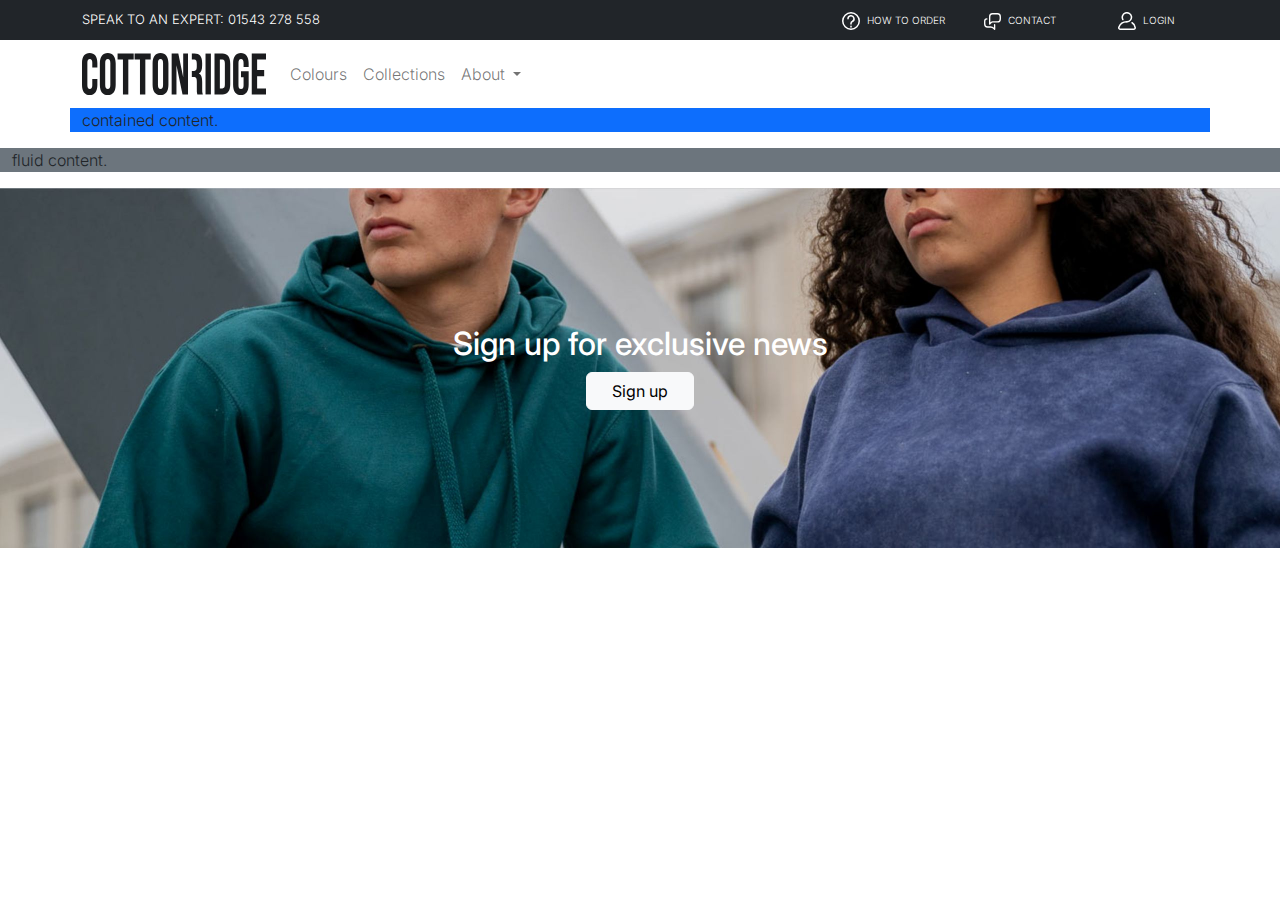
==== index.html @ 62a6427a "initial commit" ====
<!DOCTYPE html>
<html lang="en">
<head>
  <meta charset="UTF-8">
  <meta name="viewport" content="width=device-width, initial-scale=1.0">
  <meta http-equiv="X-UA-Compatible" content="ie=edge">
  <title>Cottonridge - homepage-v1-New-Colours-02</title>

  <!-- Bootstrap CSS (Bootstrap 5) -->
  <link href="bs5/css/bootstrap.min.css" rel="stylesheet">

  <link rel="preconnect" href="https://fonts.googleapis.com">
  <link rel="preconnect" href="https://fonts.gstatic.com" crossorigin>
  <link href="https://fonts.googleapis.com/css2?family=Inter:ital,opsz,wght@0,14..32,100..900;1,14..32,100..900&display=swap" rel="stylesheet">

  <!-- custom styles -->
  <link href="assets/styles.css" rel="stylesheet">

  <!-- custom js -->
  <script src="assets/app-dist.js"></script>

</head>
<body>

<div class="container-fluid container-topbar bg-dark text-white">
    <div class="container">
        <div class="row">
          <div class="col-sm-12 col-md-8 text-center text-md-start">SPEAK TO AN EXPERT: 01543 278 558</div>
          <div class="col-sm-12 col-md-4">
            <div class="row">
              <div class="col-4 text-center text-nowrap">
                <a href="#"><img class="ico me-1" alt="How to order" src="assets/images/ico-question.svg"/>
                HOW TO ORDER</a>
              </div>
              <div class="col-4 text-center text-nowrap">
                <a href="#"><img class="ico me-1" alt="Contact" src="assets/images/ico-contact.svg"/>
                CONTACT</a>
              </div>
              <div class="col-4 text-center text-nowrap">
                <a href="#"><img class="ico me-1" alt="Login" src="assets/images/ico-login.svg"/>
                LOGIN</a>
              </div>
            </div>
        </div>
    </div>
  </div>
</div>

<!-- Navbar -->
  <nav class="navbar navbar-expand-lg">
    <div class="container">
      <a class="navbar-brand" href="#home"><img class="logo" alt="Cottonridge" src="assets/images/logo.svg"/></a>
      <button class="navbar-toggler" type="button" data-bs-toggle="collapse" data-bs-target="#navbarNav" aria-controls="navbarNav" aria-expanded="false" aria-label="Toggle navigation">
        <span class="navbar-toggler-icon"></span>
      </button>
      <div class="collapse navbar-collapse" id="navbarNav">
        <ul class="navbar-nav">
          <li class="nav-item dropdown">
            <a class="nav-link" href="#" id="megaMenuDropdown" role="button" data-bs-toggle="dropdown" aria-expanded="false">
              Colours
            </a>
          </li>
          <li class="nav-item dropdown">
            <a class="nav-link" href="#" id="megaMenuDropdown" role="button" data-bs-toggle="dropdown" aria-expanded="false">
              Collections
            </a>
          </li>
          <!-- Mega Menu Dropdown -->
          <li class="nav-item dropdown">
            <a class="nav-link dropdown-toggle" href="#" id="megaMenuDropdown" role="button" data-bs-toggle="dropdown" aria-expanded="false">
              About
            </a>
            <div class="dropdown-menu p-4 mega-menu">
              <div class="container-fluid">
                <div class="row">
                  <!-- Column 1 -->
                  <div class="col-md-3">

                  </div>
                  <!-- Column 2 -->
                  <div class="col-md-3">

                  </div>
                  <!-- Column 3 -->
                  <div class="col-md-3">
                    <ul class="list-unstyled">
                      <li><a class="dropdown-item" href="#">About</a></li>
                      <li><a class="dropdown-item" href="#">Sustainability and Ethics</a></li>
                      <li><a class="dropdown-item" href="#">Community</a></li>
                    </ul>
                  </div>
                  <!-- Column 4 -->
                  <div class="col-md-3">
                    <ul class="list-unstyled">
                      <li><img src="assets/images/mm-img-1.jpg"/></li>
                    </ul>
                  </div>
                </div>
              </div>
            </div>
          </li>
        </ul>
      </div>
    </div>
  </nav>
  <!-- End Navbar -->


  <!-- Your content goes here -->



    <div class="container bg-primary">
      <p>contained content.</p>
    </div>

    <div class="container-fluid bg-secondary">
      <p>fluid content.</p>
    </div>

    <!-- Your content ends here -->



  <div class="container-fluid container-footer-c2a d-flex flex-column justify-content-center align-items-center">
    <h2 class="d-block mb-2">Sign up for exclusive news</h2>
    <button type="button" class="btn btn-light btn-wide">Sign up</button>
  </div>

  <!-- Bootstrap JS with Popper (for dropdowns, modals, tooltips, etc.) -->
  <script src="https://cdn.jsdelivr.net/npm/@popperjs/core@2.11.6/dist/umd/popper.min.js"></script>
  <script src="bs5/js/bootstrap.min.js"></script>
</body>
</html>
---- assets/styles.css ----
/*top lvel*/
body {
  font-family: "Inter", sans-serif;
  font-optical-sizing: auto;
  font-weight: 300;
  font-style: normal;
}

/*header*/
.container-topbar {
  padding: 10px;
  font-size: 13px;
}

.ico {
  max-width: 18px;
}

.container-topbar a {
  color: #fff;
  text-decoration: none;
  font-size: 10px;
}

/*custom helper*/
.btn-wide {
  padding-left: 25px;
  padding-right: 25px;
}

/*mega menu*/
.dropdown-menu.mega-menu {
  left: 0; /* Align dropdown to the left */
  right: 0; /* Stretch dropdown to the right */
  width: 100vw; /* Full viewport width */
  padding: 1rem; /* Optional padding */
  top: 100%; /* Position below the nav */
}

.mega-menu-content {
  padding: 1rem; /* Add some padding to the inner content */
}

.mega-menu-content img {
  width: 100%; /* keep all images full width */
}

/*keeps mm dropdown relative to left of viewport not the dropdown nav item*/
.nav-item.dropdown {
  position: static;
}

/*footer*/
.container-footer-c2a {
  min-height: 360px;
  background: url(/assets/images/bg-footer-c2a.jpg) no-repeat center center;
  background-size: cover;
}
.container-footer-c2a h1, .container-footer-c2a h2, .container-footer-c2a h3, .container-footer-c2a h4, .container-footer-c2a h5 {
  color: #fff;
}
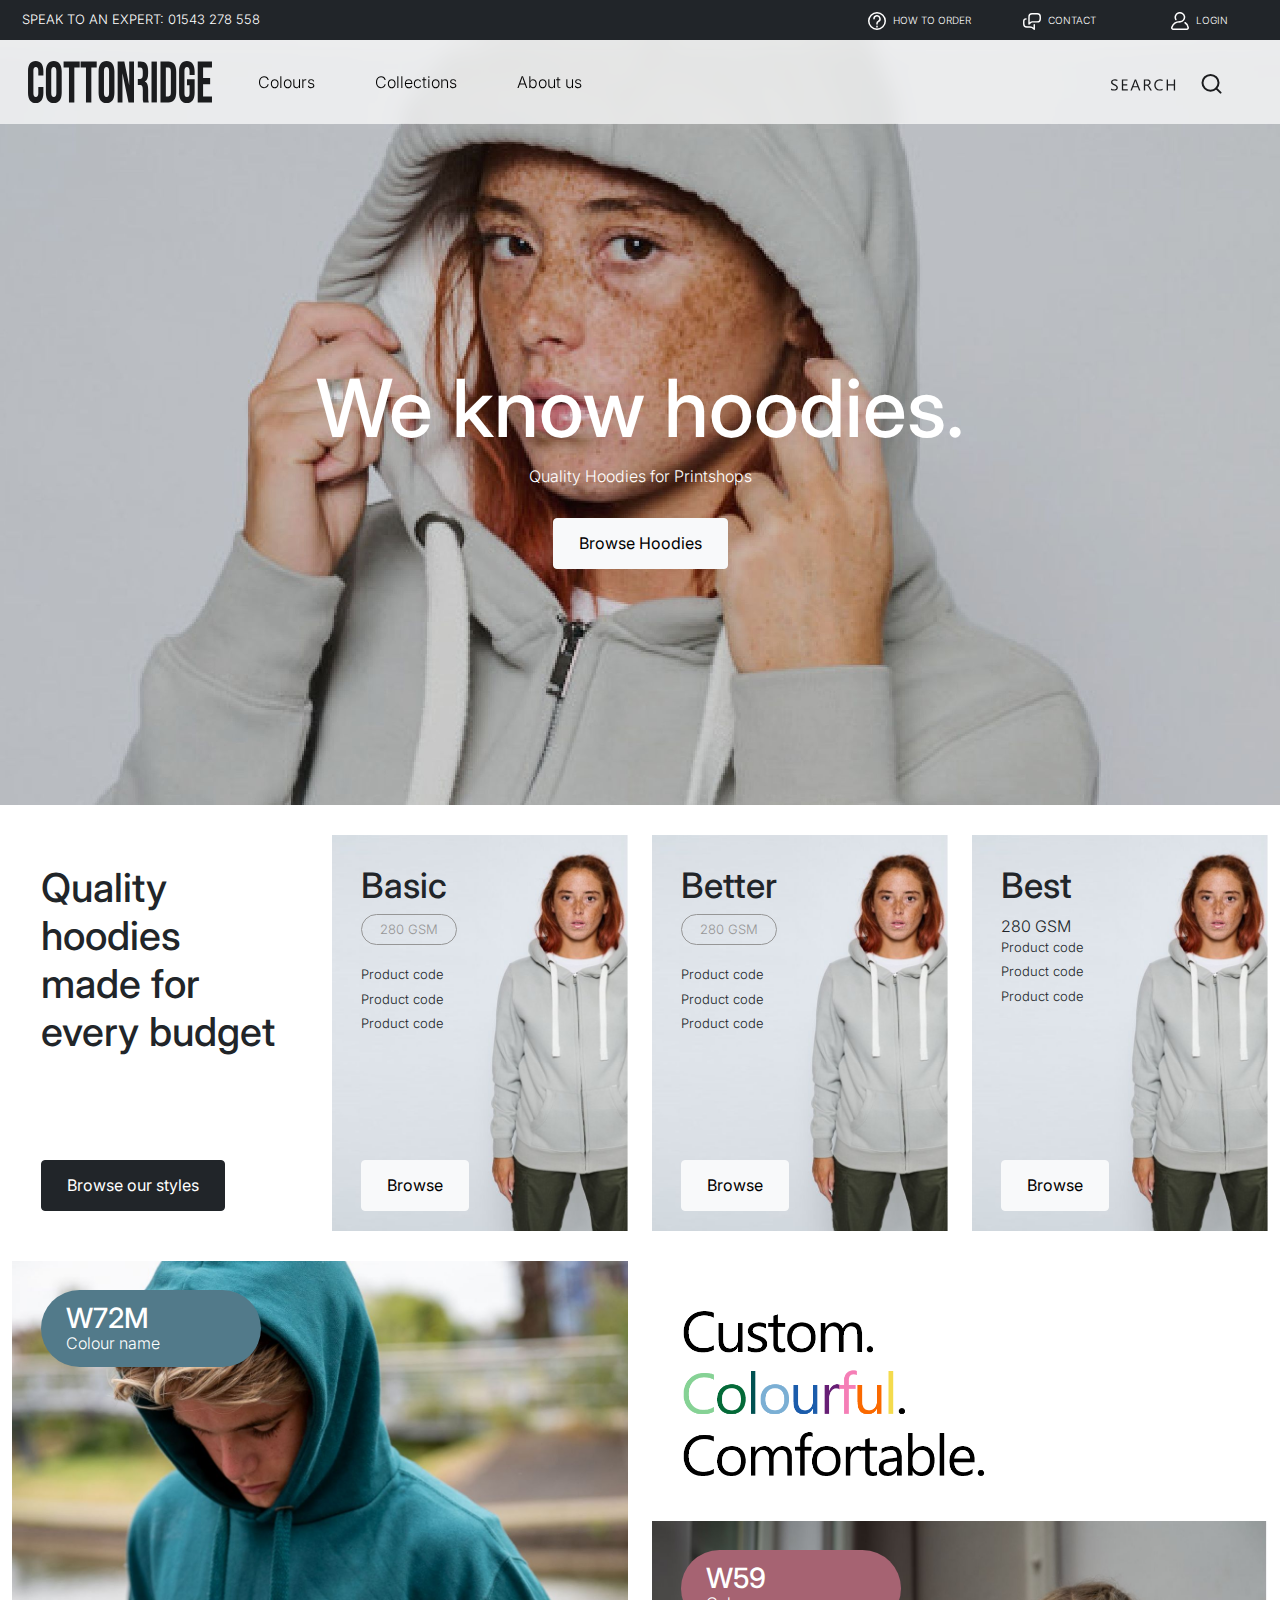
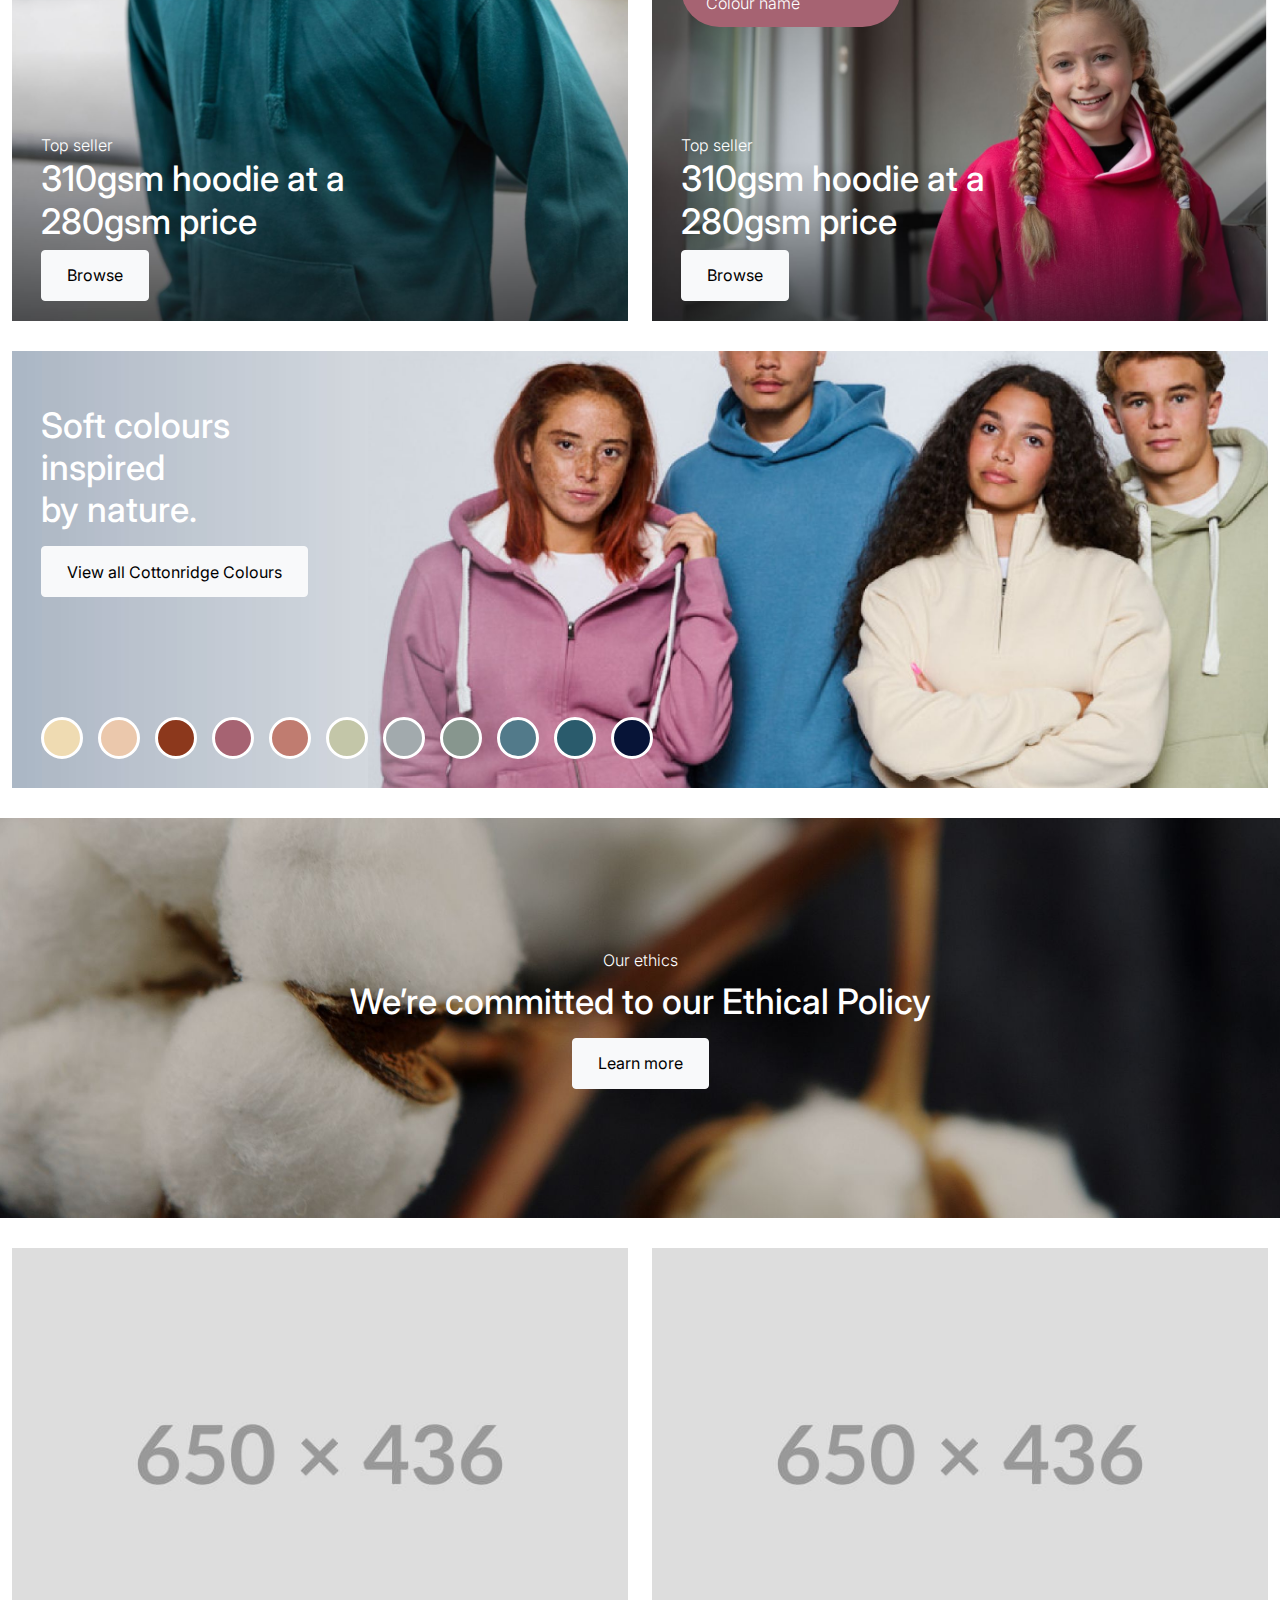
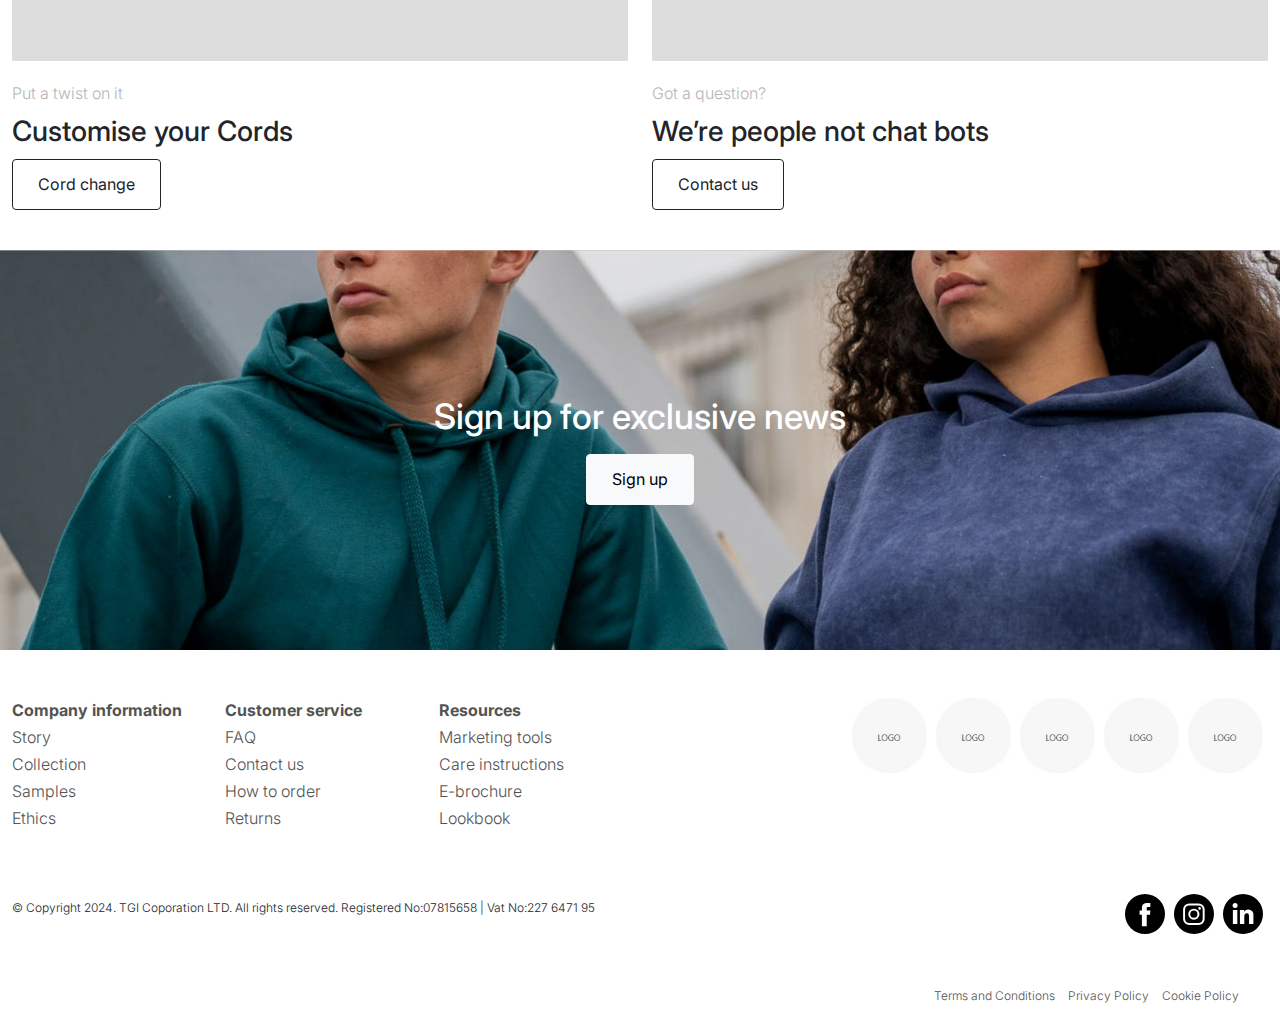
==== commit 161d6100: "updates 20/9/24" ====
--- a/index.html
+++ b/index.html
@@ -16,8 +16,7 @@
   <!-- custom styles -->
   <link href="assets/styles.css" rel="stylesheet">
 
-  <!-- custom js -->
-  <script src="assets/app-dist.js"></script>
+
 
 </head>
 <body>
@@ -47,7 +46,7 @@
 </div>
 
 <!-- Navbar -->
-  <nav class="navbar navbar-expand-lg">
+  <nav class="navbar navbar-expand-lg p-3">
     <div class="container">
       <a class="navbar-brand" href="#home"><img class="logo" alt="Cottonridge" src="assets/images/logo.svg"/></a>
       <button class="navbar-toggler" type="button" data-bs-toggle="collapse" data-bs-target="#navbarNav" aria-controls="navbarNav" aria-expanded="false" aria-label="Toggle navigation">
@@ -68,7 +67,7 @@
           <!-- Mega Menu Dropdown -->
           <li class="nav-item dropdown">
             <a class="nav-link dropdown-toggle" href="#" id="megaMenuDropdown" role="button" data-bs-toggle="dropdown" aria-expanded="false">
-              About
+              About us
             </a>
             <div class="dropdown-menu p-4 mega-menu">
               <div class="container-fluid">
@@ -99,6 +98,9 @@
               </div>
             </div>
           </li>
+          <li class="search">
+              <a class="nav-link" href="#"><img src="assets/images/search.svg"/></a>
+          </li>
         </ul>
       </div>
     </div>
@@ -106,29 +108,220 @@
   <!-- End Navbar -->
 
 
-  <!-- Your content goes here -->
-
-
-
-    <div class="container bg-primary">
-      <p>contained content.</p>
-    </div>
-
-    <div class="container-fluid bg-secondary">
-      <p>fluid content.</p>
-    </div>
-
-    <!-- Your content ends here -->
-
-
-
-  <div class="container-fluid container-footer-c2a d-flex flex-column justify-content-center align-items-center">
-    <h2 class="d-block mb-2">Sign up for exclusive news</h2>
-    <button type="button" class="btn btn-light btn-wide">Sign up</button>
-  </div>
+    <!-- Your page content goes here -->
+
+    <div class="container-fluid cover-block light-content container-cover--home d-flex flex-column justify-content-center align-items-center">
+      <h1 class="large-header-md">We know hoodies.</h1>
+      <p class="mb-30px">Quality Hoodies for Printshops</p>
+      <button type="button" class="btn btn-light btn-wide">Browse Hoodies</button>
+    </div>
+
+
+    <div class="container container-4-col block-content">
+      <div class="row row-4-col g-4">
+        <div class="col-sm-12 col-md-6 col-lg-3">
+          <div class="inner height-100 pr p-4">
+            <h2 class="h1 mb-2">Quality hoodies made for every budget</h2>
+            <a class="btn btn-dark btn-wide">Browse our styles</a>
+          </div>
+        </div>
+        <div class="col-sm-12 col-md-6 col-lg-3">
+          <div class="inner p-4 bg1 bg-tr bg-no-r bg-cover height-100 pr">
+            <h2>Basic</h2>
+            <div class="pill-outline">280 GSM</div>
+            <p>Product code</p>
+            <p>Product code</p>
+            <p>Product code</p>
+            <a class="btn btn-light btn-wide">Browse</a>
+          </div>
+        </div>
+        <div class="col-sm-12 col-md-6 col-lg-3">
+          <div class="inner p-4 bg1 bg-tr bg-no-r bg-cover height-100 pr">
+            <h2>Better</h2>
+            <div class="pill-outline">280 GSM</div>
+            <p>Product code</p>
+            <p>Product code</p>
+            <p>Product code</p>
+            <a class="btn btn-light btn-wide">Browse</a>
+          </div>
+        </div>
+        <div class="col-sm-12 col-md-6 col-lg-3">
+          <div class="inner p-4 bg1 bg-tr bg-no-r bg-cover height-100 pr">
+            <h2>Best</h2>
+            <div class="pill">280 GSM</div>
+            <p>Product code</p>
+            <p>Product code</p>
+            <p>Product code</p>
+            <a class="btn btn-light btn-wide">Browse</a>
+          </div>
+        </div>
+      </div>
+
+  </div>
+
+
+
+  <div class="container container-2-col block-content">
+    <div class="row g-4">
+      <div class="col-sm-12 col-lg-6">
+        <div class="inner p-4 bg2 bg-cc bg-no-r bg-cover pr light-content  min-height-400px  height-100">
+          <div class="pill-solid bg-color-9">
+            <h3>W72M</h3>
+            <p>Colour name</p>
+          </div>
+          <div class="bottom">
+            <p class="mb-0">Top seller</p>
+            <h2 class="max-width-380px">310gsm hoodie at a 280gsm price</h2>
+            <a class="btn btn-light btn-wide">Browse</a>
+          </div>
+        </div>
+      </div>
+      <div class="col-sm-12 col-lg-6">
+        <div class="inner p-4 pr">
+          <img style="max-width: 310px;" alt="Custom. Colourful. Comfortable" src="assets/images/custom-colourful-comfortable.png"/>
+        </div>
+        <div class="inner p-4 bg3 bg-cc bg-no-r bg-cover pr light-content min-height-400px">
+          <div class="pill-solid bg-color-4">
+            <h3>W59</h3>
+            <p>Colour name</p>
+          </div>
+          <div class="bottom">
+            <p class="mb-0">Top seller</p>
+            <h2 class="max-width-380px">310gsm hoodie at a 280gsm price</h2>
+            <a class="btn btn-light btn-wide">Browse</a>
+          </div>
+        </div>
+      </div>
+    </div>
+  </div>
+
+
+  <div class="container container-1-col block-content light-content">
+    <div class="row g-4">
+      <div class="col-sm-12">
+        <div class="inner p-4 bg4 bg-cc bg-no-r bg-cover">
+        <h2 class="mt-4 mb-3">Soft colours<br/>
+          inspired<br/>
+          by nature.</h2>
+          <a class="btn btn-light btn-wide">View all Cottonridge Colours</a>
+          <div class="pallette d-flex flex-row">
+            <a href="#" data-bs-toggle="tooltip" data-bs-placement="top" customClass="tooltip-white" title="Color 1" class="colour-option bg-color-1"></a>
+            <a href="#" data-bs-toggle="tooltip" data-bs-placement="top" customClass="tooltip-white" title="Color 2" class="colour-option bg-color-2"></a>
+            <a href="#" data-bs-toggle="tooltip" data-bs-placement="top" customClass="tooltip-white" title="Color 3" class="colour-option bg-color-3"></a>
+            <a href="#" data-bs-toggle="tooltip" data-bs-placement="top" customClass="tooltip-white" title="Color 4" class="colour-option bg-color-4"></a>
+            <a href="#" data-bs-toggle="tooltip" data-bs-placement="top" customClass="tooltip-white" title="Color 5" class="colour-option bg-color-5"></a>
+            <a href="#" data-bs-toggle="tooltip" data-bs-placement="top" customClass="tooltip-white" title="Color 6" class="colour-option bg-color-6"></a>
+            <a href="#" data-bs-toggle="tooltip" data-bs-placement="top" customClass="tooltip-white" title="Color 7" class="colour-option bg-color-7"></a>
+            <a href="#" data-bs-toggle="tooltip" data-bs-placement="top" customClass="tooltip-white" title="Color 8" class="colour-option bg-color-8"></a>
+            <a href="#" data-bs-toggle="tooltip" data-bs-placement="top" customClass="tooltip-white" title="Color 9" class="colour-option bg-color-9"></a>
+            <a href="#" data-bs-toggle="tooltip" data-bs-placement="top" customClass="tooltip-white" title="Color 10" class="colour-option bg-color-10"></a>
+            <a href="#" data-bs-toggle="tooltip" data-bs-placement="top" customClass="tooltip-white" title="Color 11" class="colour-option bg-color-11"></a>
+          </div>
+        </div>
+      </div>
+    </div>
+  </div>
+
+  <div class="container-fluid light-content bg5 bg-cc bg-no-r bg-cover min-height-400px d-flex flex-column justify-content-center align-items-center mt-30px">
+    <p class="d-block mb-2">Our ethics</p>
+    <h2 class="d-block mb-3">We’re committed to our Ethical Policy</h2>
+    <a class="btn btn-light btn-wide">Learn more</a>
+  </div>
+
+
+  <div class="container container-2-col block-content">
+    <div class="row g-4">
+      <div class="col-sm-12 col-lg-6">
+          <img src="assets/images/650x436.jpg"/>
+          <div class="mt-20px mb-40px">
+            <p class="light-grey mb-10px">Put a twist on it</p>
+            <h3 class="mb-10px">Customise your Cords</h3>
+            <a href="#" class="btn btn-outline-dark btn-wide">Cord change</a>
+          </div>
+      </div>
+      <div class="col-sm-12 col-lg-6">
+          <img src="assets/images/650x436.jpg"/>
+          <div class="mt-20px mb-40px">
+            <p class="light-grey mb-10px">Got a question?</p>
+            <h3 class="mb-10px">We’re people not chat bots</h3>
+            <a href="#" class="btn btn-outline-dark btn-wide">Contact us</a>
+          </div>
+      </div>
+    </div>
+  </div>
+
+
+    <!-- Your page content ends here -->
+
+    <!-- Start footer -->
+
+
+  <div class="container-fluid container-footer-c2a min-height-400px d-flex flex-column justify-content-center align-items-center">
+    <h2 class="d-block mb-3">Sign up for exclusive news</h2>
+    <a class="btn btn-light btn-wide">Sign up</a>
+  </div>
+
+  <div class="container container-footer mt-5">
+    <div class="row">
+      <div class="col-sm-12 col-md-2">
+        <ul class="list-unstyled">
+        <li><a href="#" class="fw-bold">Company information</a></li>
+        <li><a href="#">Story</a></li>
+        <li><a href="#">Collection</a></li>
+        <li><a href="#">Samples</a></li>
+        <li><a href="#">Ethics</a></li>
+        </ul>
+      </div>
+      <div class="col-sm-12 col-md-2">
+        <ul class="list-unstyled">
+        <li><a href="#" class="fw-bold">Customer service</a></li>
+        <li><a href="#">FAQ</a></li>
+        <li><a href="#">Contact us</a></li>
+        <li><a href="#">How to order</a></li>
+        <li><a href="#">Returns</a></li>
+        </ul>
+      </div>
+      <div class="col-sm-12 col-md-2">
+        <ul class="list-unstyled">
+        <li><a href="#" class="fw-bold">Resources</a></li>
+        <li><a href="#">Marketing tools</a></li>
+        <li><a href="#">Care instructions</a></li>
+        <li><a href="#">E-brochure</a></li>
+        <li><a href="#">Lookbook</a></li>
+        </ul>
+      </div>
+      <div class="col-sm-12 col-md-6 d-inline-block text-center text-md-end col-logos">
+        <img src="assets/images/logo-1.jpg"/>
+        <img src="assets/images/logo-2.jpg"/>
+        <img src="assets/images/logo-3.jpg"/>
+        <img src="assets/images/logo-4.jpg"/>
+        <img src="assets/images/logo-5.jpg"/>
+      </div>
+    </div>
+    <div class="row mt-5">
+      <div class="col-sm-12 col-md-6 text-center text-md-start">
+        <small>© Copyright 2024. TGI Coporation LTD. All rights reserved.  Registered No:07815658 | Vat No:227 6471 95</small>
+      </div>
+      <div class="col-sm-12 col-md-6 text-center text-md-end  d-flex flex-column">
+        <div class="d-inline-block socials mb-4 p-2 p-md-0">
+          <a href="#" target="_blank"><img src="assets/images/fb.svg"/></a>
+          <a href="#" target="_blank"><img src="assets/images/ig.svg"/></a>
+          <a href="#" target="_blank"><img src="assets/images/li.svg"/></a>
+        </div>
+        <small class="legal p-4 p-md-0"><a href="#">Terms and Conditions</a> <a href="#">Privacy Policy</a> <a href="#">Cookie Policy</a></small>
+      </div>
+    </div>
+  </div>
+
+  <!-- Start footer -->
+
 
   <!-- Bootstrap JS with Popper (for dropdowns, modals, tooltips, etc.) -->
   <script src="https://cdn.jsdelivr.net/npm/@popperjs/core@2.11.6/dist/umd/popper.min.js"></script>
   <script src="bs5/js/bootstrap.min.js"></script>
+
+  <!-- custom js -->
+  <script src="assets/app-dist.js"></script>
+
 </body>
 </html>
--- a/assets/styles.css
+++ b/assets/styles.css
@@ -1,4 +1,4 @@
-/*top lvel*/
+/*top level*/
 body {
   font-family: "Inter", sans-serif;
   font-optical-sizing: auto;
@@ -6,12 +6,258 @@
   font-style: normal;
 }
 
+a, a:hover {
+  transition: all 0.7s;
+  -moz-transition: all 0.7s;
+  -webkit-transition: all 0.7s;
+  -o-transition: all 0.7s;
+}
+
+a {
+  color: #535353;
+  text-decoration: none;
+}
+
+a:hover {
+  color: #000;
+}
+
+.small, small {
+  font-size: 0.75em;
+}
+
+img {
+  width: 100%;
+  max-width: 100%;
+  height: auto;
+}
+
+/*BS5 over rides*/
+.btn {
+  border-radius: 4px;
+  padding: 12.5px 15px;
+}
+
+.dropdown-menu {
+  border-radius: 0 !important;
+}
+.dropdown-menu img {
+  width: 100%;
+}
+
+.dropdown-menu.mega-menu {
+  top: 96% !important;
+  border: 0;
+}
+
+.dropdown-item {
+  opacity: 0.8;
+}
+
+.dropdown-item:focus, .dropdown-item:hover {
+  background: transparent;
+  opacity: 1;
+}
+
+.p-4 {
+  padding: 1.8rem !important;
+}
+
+@media (min-width: 1200px) {
+  .h2, h2 {
+    font-size: 2.2rem;
+  }
+}
+.container {
+  max-width: 1340px !important;
+}
+
+/* Override Bootstrap Tooltip background and text color */
+.tooltip-inner {
+  font-weight: bold;
+  padding: 10px 20px;
+  background-color: white !important; /* Set the background to white */
+  color: black !important; /* Set the text color to black */
+  font-size: 13px; /* You can adjust the font size if needed */
+  border-radius: 4px; /* Optional: Add rounded corners if desired */
+}
+
+.tooltip.bs-tooltip-right .tooltip-arrow::after {
+  border-right-color: #fff !important;
+}
+
+.tooltip.bs-tooltip-left .tooltip-arrow::after {
+  border-left-color: #fff !important;
+}
+
+.tooltip.bs-tooltip-bottom .tooltip-arrow::after {
+  border-bottom-color: #fff !important;
+}
+
+.tooltip.bs-tooltip-top .tooltip-arrow::after {
+  border-top-color: #fff !important;
+}
+
+/*custom helpers*/
+.light-content h1, .light-content h2, .light-content h3, .light-content h4, .light-content h5, .light-content p, .light-content li {
+  color: #fff;
+}
+
+@media (min-width: 768px) {
+  .large-header-md {
+    font-size: 80px;
+  }
+}
+
+.light-grey {
+  color: #b6b6b6;
+}
+
+.mt-10px {
+  margin-top: 10px;
+}
+
+.mt-20px {
+  margin-top: 20px;
+}
+
+.mt-30px {
+  margin-top: 30px;
+}
+
+.mt-40px {
+  margin-top: 40px;
+}
+
+.mb-10px {
+  margin-bottom: 10px;
+}
+
+.mb-20px {
+  margin-bottom: 20px;
+}
+
+.mb-30px {
+  margin-bottom: 30px;
+}
+
+.mb-40px {
+  margin-bottom: 40px;
+}
+
+.max-width-380px {
+  max-width: 380px;
+}
+
+.min-height-400px {
+  min-height: 400px;
+}
+
+.height-100 {
+  height: 100%;
+}
+
+.pr {
+  position: relative;
+}
+
+.bottom {
+  position: absolute;
+  bottom: 20px;
+}
+
+.bg-color-1 {
+  background-color: #EFDBB2;
+}
+
+.bg-color-2 {
+  background-color: #EBC8AC;
+}
+
+.bg-color-3 {
+  background-color: #8C381C;
+}
+
+.bg-color-4 {
+  background-color: #A66372;
+}
+
+.bg-color-5 {
+  background-color: #C07C70;
+}
+
+.bg-color-6 {
+  background-color: #C3C6A8;
+}
+
+.bg-color-7 {
+  background-color: #A2AAAD;
+}
+
+.bg-color-8 {
+  background-color: #87968E;
+}
+
+.bg-color-9 {
+  background-color: #527A8A;
+}
+
+.bg-color-10 {
+  background-color: #2A5B6C;
+}
+
+.bg-color-11 {
+  background-color: #071437;
+}
+
 /*header*/
 .container-topbar {
   padding: 10px;
   font-size: 13px;
 }
 
+.navbar {
+  background: rgba(255, 255, 255, 0.7);
+  -webkit-backdrop-filter: blur(10px);
+          backdrop-filter: blur(10px); /* Adjust the blur intensity */
+  z-index: 2;
+  position: relative;
+}
+
+.navbar-nav {
+  width: 100%;
+}
+
+.navbar-expand-lg .navbar-nav .nav-link {
+  color: #000;
+}
+@media (min-width: 992px) {
+  .navbar-expand-lg .navbar-nav .nav-link {
+    padding-left: 30px;
+    padding-right: 30px;
+  }
+}
+
+.navbar-expand-lg .navbar-nav .nav-link:hover {
+  text-decoration: underline;
+  text-decoration-thickness: 1.5px;
+  text-underline-offset: 8px;
+  color: #000;
+}
+
+.dropdown-toggle::after {
+  display: none;
+}
+
+li.search img {
+  max-width: 120px;
+}
+
+@media (min-width: 992px) {
+  li.search {
+    margin-left: auto;
+  }
+}
 .ico {
   max-width: 18px;
 }
@@ -50,12 +296,153 @@
   position: static;
 }
 
+/*bg asset classes*/
+.bg-cover {
+  background-size: cover;
+}
+
+.bg-no-r {
+  background-repeat: no-repeat;
+}
+
+.bg-cc {
+  background-position: center center;
+}
+
+.bg-tr {
+  background-position: top right;
+}
+
+.bg-br {
+  background-position: bottom right;
+}
+
+.bg1 {
+  background-image: url(/assets/images/bg-1.jpg);
+}
+
+.bg2 {
+  background-image: url(/assets/images/bg-2.jpg);
+}
+
+.bg3 {
+  background-image: url(/assets/images/bg-3.jpg);
+}
+
+.bg4 {
+  background-image: url(/assets/images/bg-4.jpg);
+}
+
+.bg5 {
+  background-image: url(/assets/images/bg-5.jpg);
+}
+
+/*content blocks*/
+.pill-outline {
+  display: inline-block;
+  color: #969696;
+  padding: 5px 18px;
+  border: 1px solid #969696;
+  border-radius: 30px;
+  font-size: 13px;
+  margin-bottom: 20px;
+}
+.pill-outline p, .pill-outline h2, .pill-outline h3, .pill-outline h4, .pill-outline h5 {
+  margin-bottom: 0;
+}
+
+.pill-solid {
+  display: inline-block;
+  color: #fff;
+  padding: 12.5px 25px;
+  border-radius: 40px;
+  margin-bottom: 20px;
+  min-width: 220px;
+}
+.pill-solid p {
+  margin-top: -5px;
+}
+.pill-solid p, .pill-solid h1, .pill-solid h2, .pill-solid h3, .pill-solid h4, .pill-solid h5 {
+  margin-bottom: 0;
+}
+
+.block-content {
+  margin-top: 30px;
+}
+
+.container-cover--home {
+  padding-top: 83px;
+  min-height: 764px;
+  background: url(/assets/images/home-cover.jpg) no-repeat center center;
+  z-index: 1;
+  position: relative;
+  margin-top: -83px;
+  background-size: cover;
+}
+
+.row-4-col {
+  min-height: 420px;
+}
+@media (min-width: 992px) {
+  .row-4-col .btn {
+    position: absolute;
+    bottom: 20px;
+  }
+}
+
+.row-4-col p {
+  font-size: 13px;
+  margin-bottom: 5px;
+}
+
+.pallette {
+  max-width: 900px;
+  margin-top: 120px;
+}
+
+.colour-option {
+  height: 28px;
+  width: 28px;
+  border-radius: 50%;
+  display: block;
+  margin-right: 15px;
+  border: 3px solid #fff;
+}
+@media (min-width: 992px) {
+  .colour-option {
+    height: 42px;
+    width: 42px;
+  }
+}
+
 /*footer*/
+.socials img {
+  max-width: 40px;
+}
+
 .container-footer-c2a {
-  min-height: 360px;
   background: url(/assets/images/bg-footer-c2a.jpg) no-repeat center center;
   background-size: cover;
 }
 .container-footer-c2a h1, .container-footer-c2a h2, .container-footer-c2a h3, .container-footer-c2a h4, .container-footer-c2a h5 {
   color: #fff;
+}
+
+.container-footer li {
+  margin-bottom: 3px;
+}
+.container-footer .col-logos img {
+  width: 16%;
+  margin-right: 5px;
+}
+@media (min-width: 576px) {
+  .container-footer .col-logos img {
+    max-width: 75px;
+  }
+}
+.container-footer .socials a {
+  padding-right: 5px;
+}
+.container-footer .legal a {
+  padding-left: 10px;
 }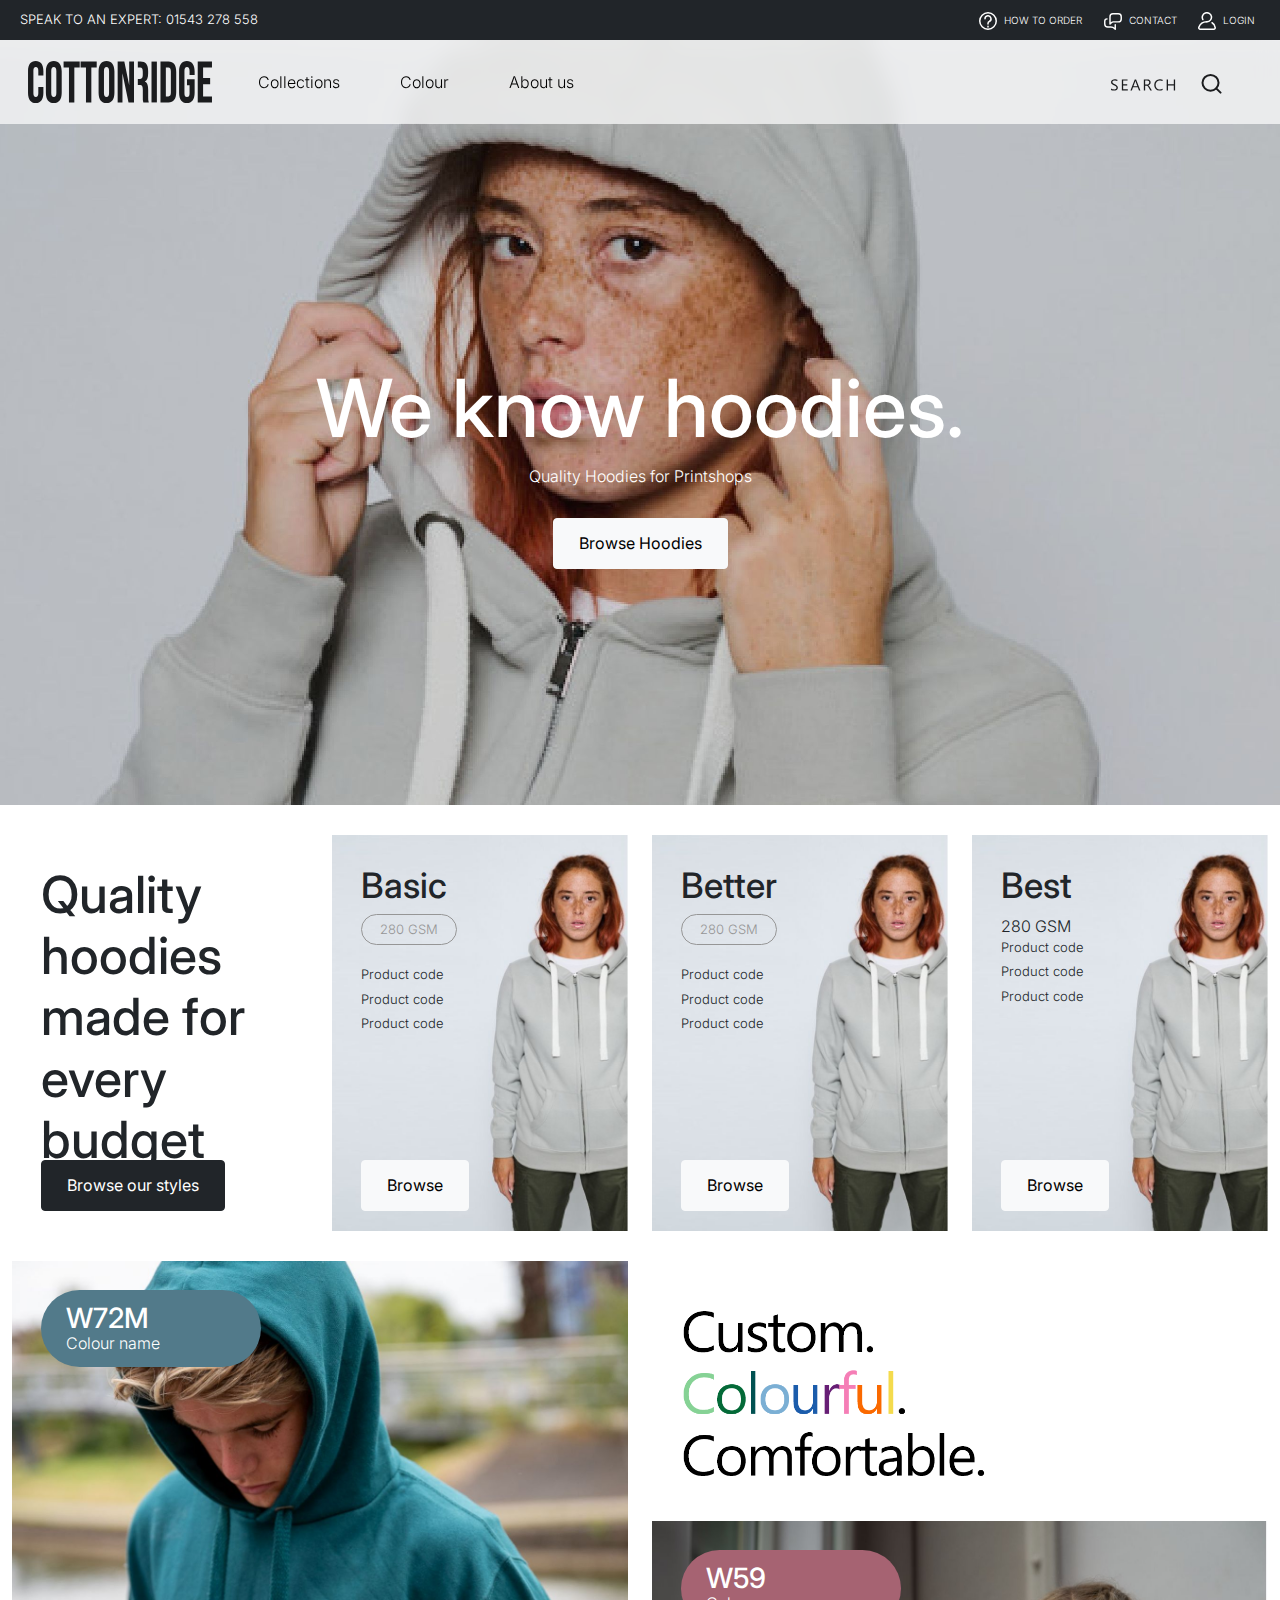
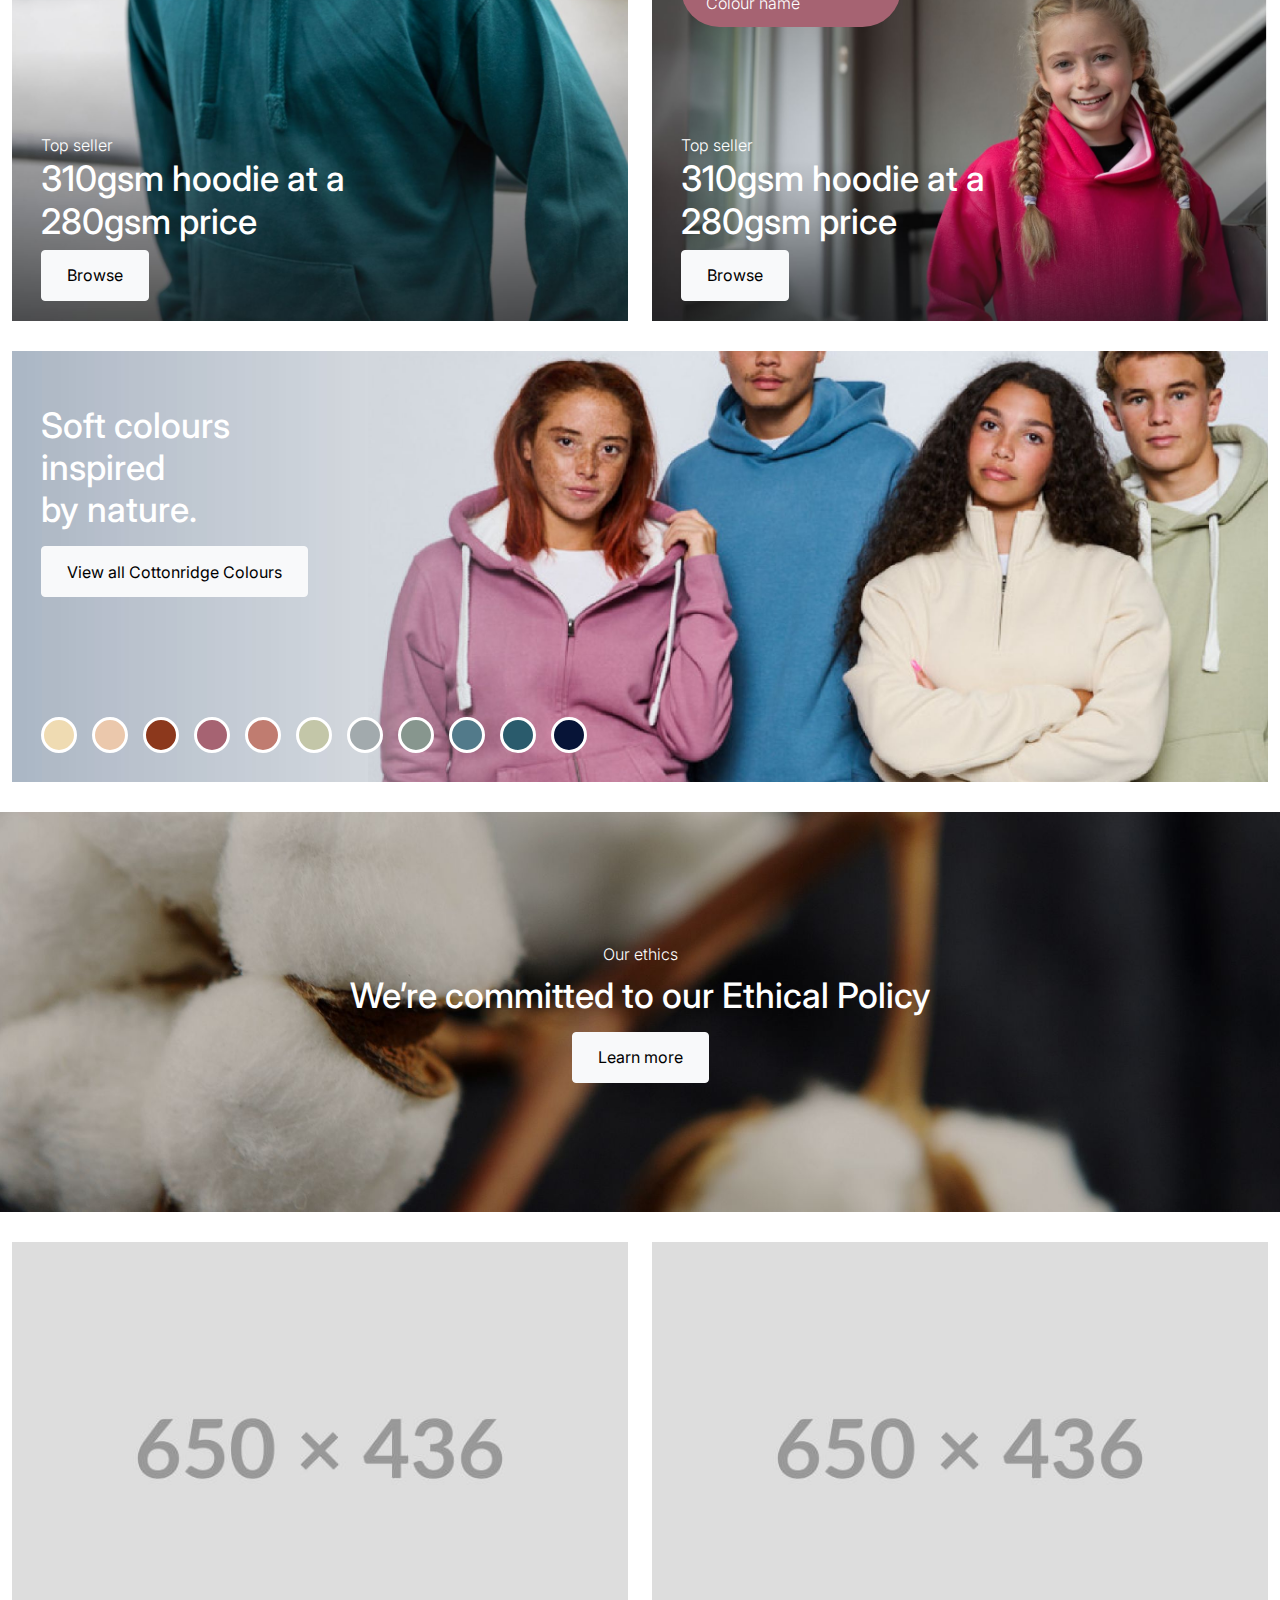
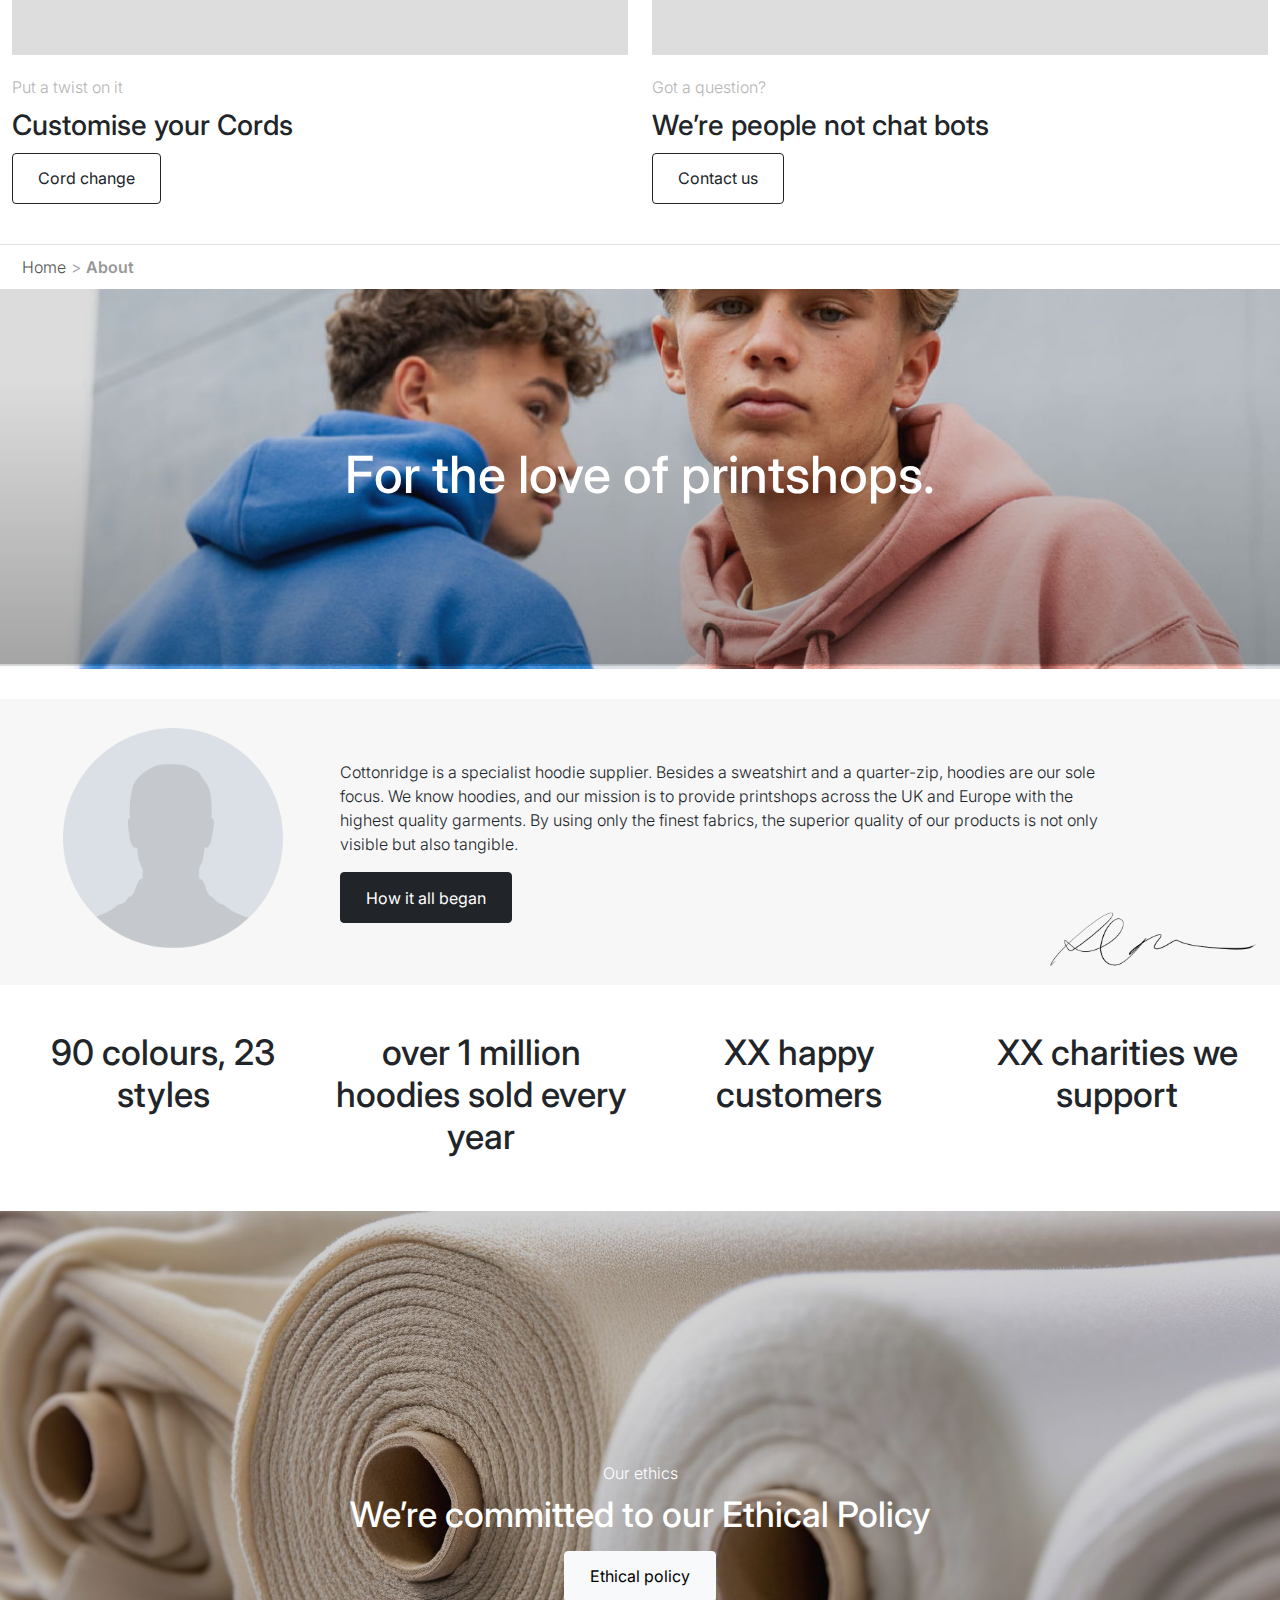
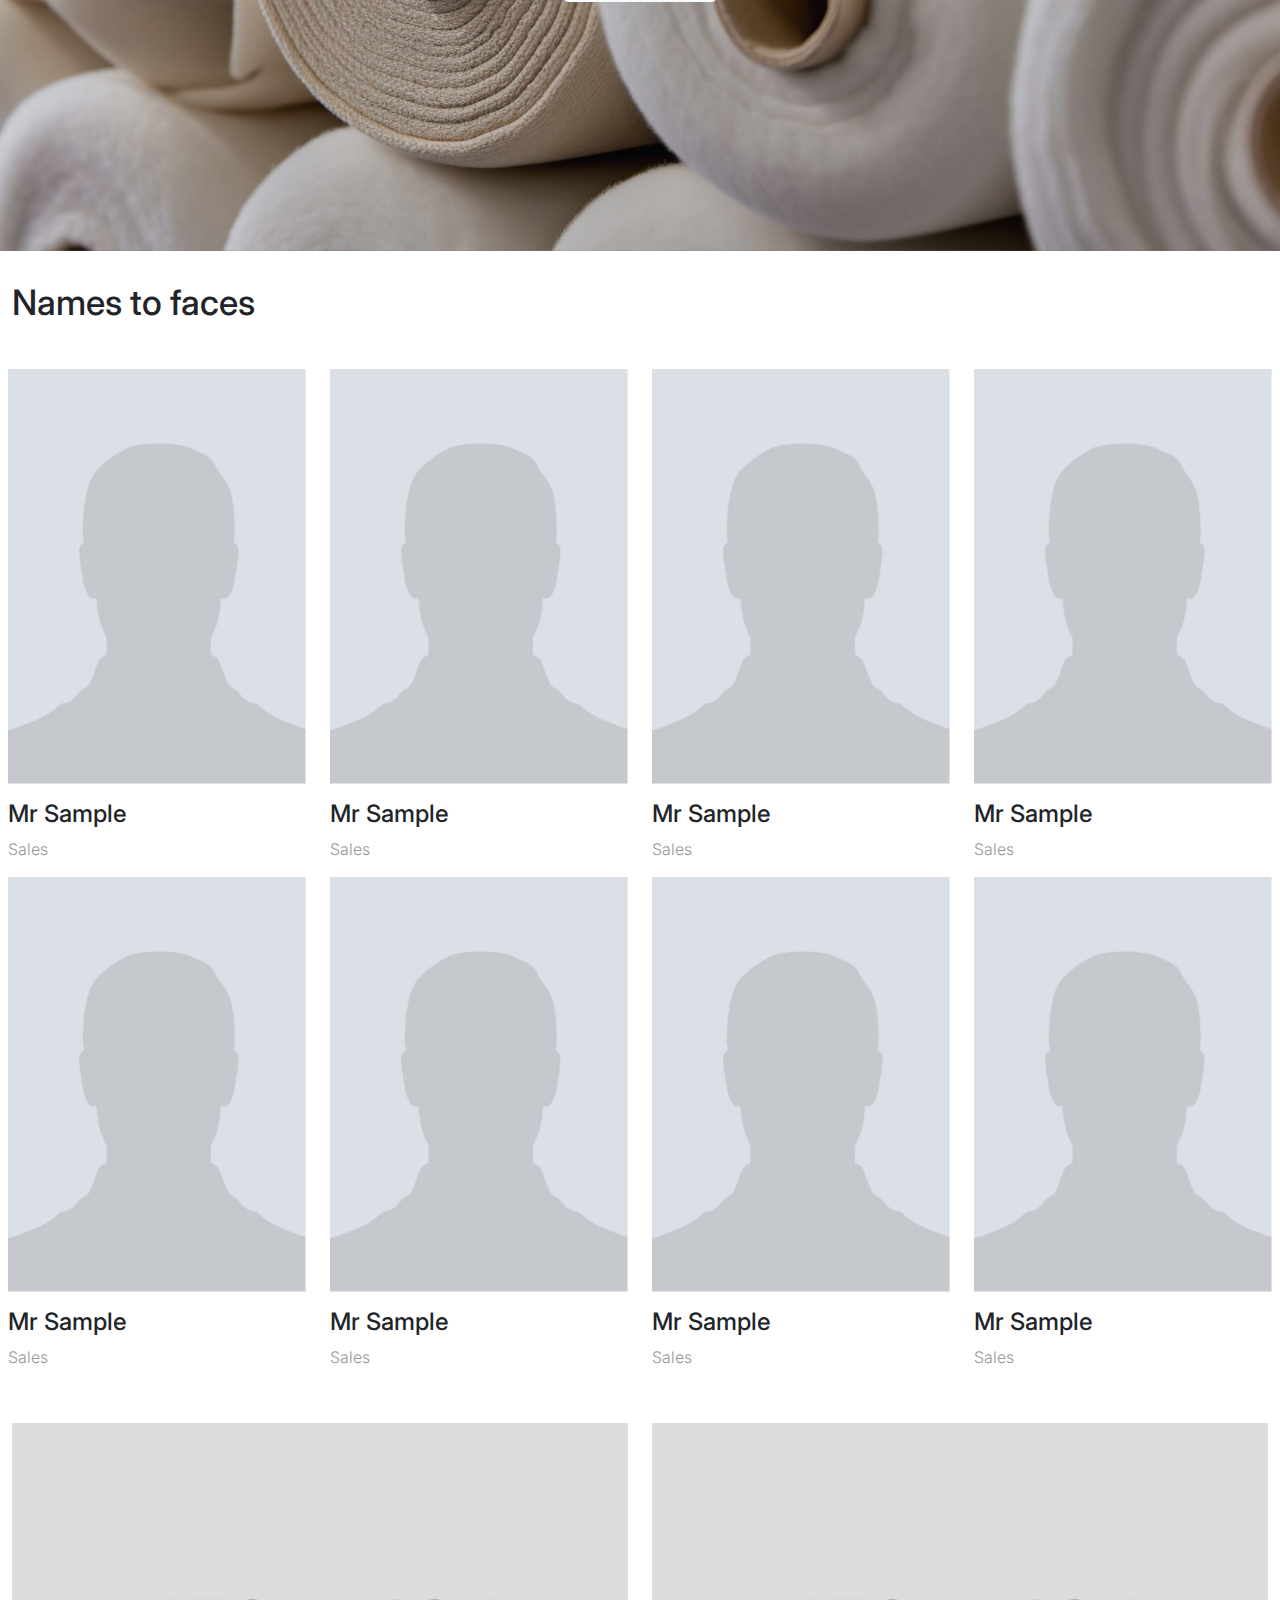
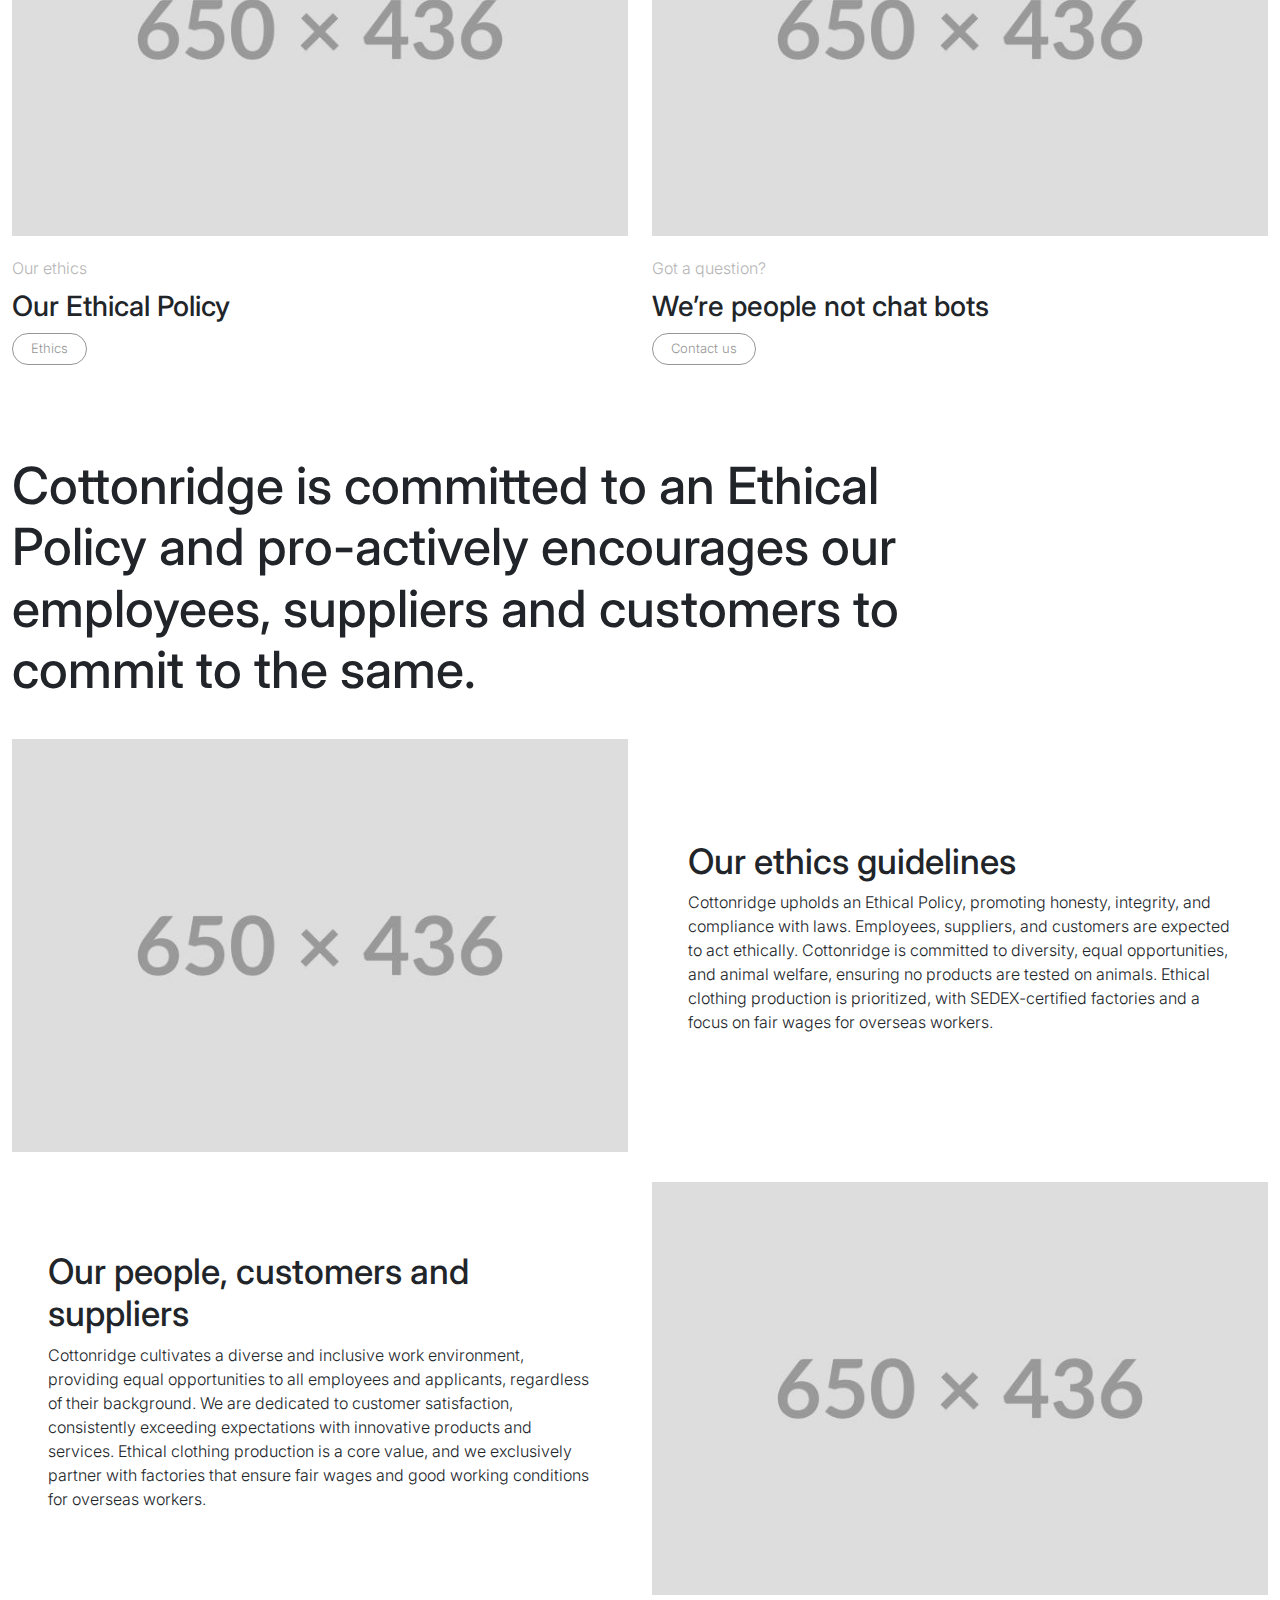
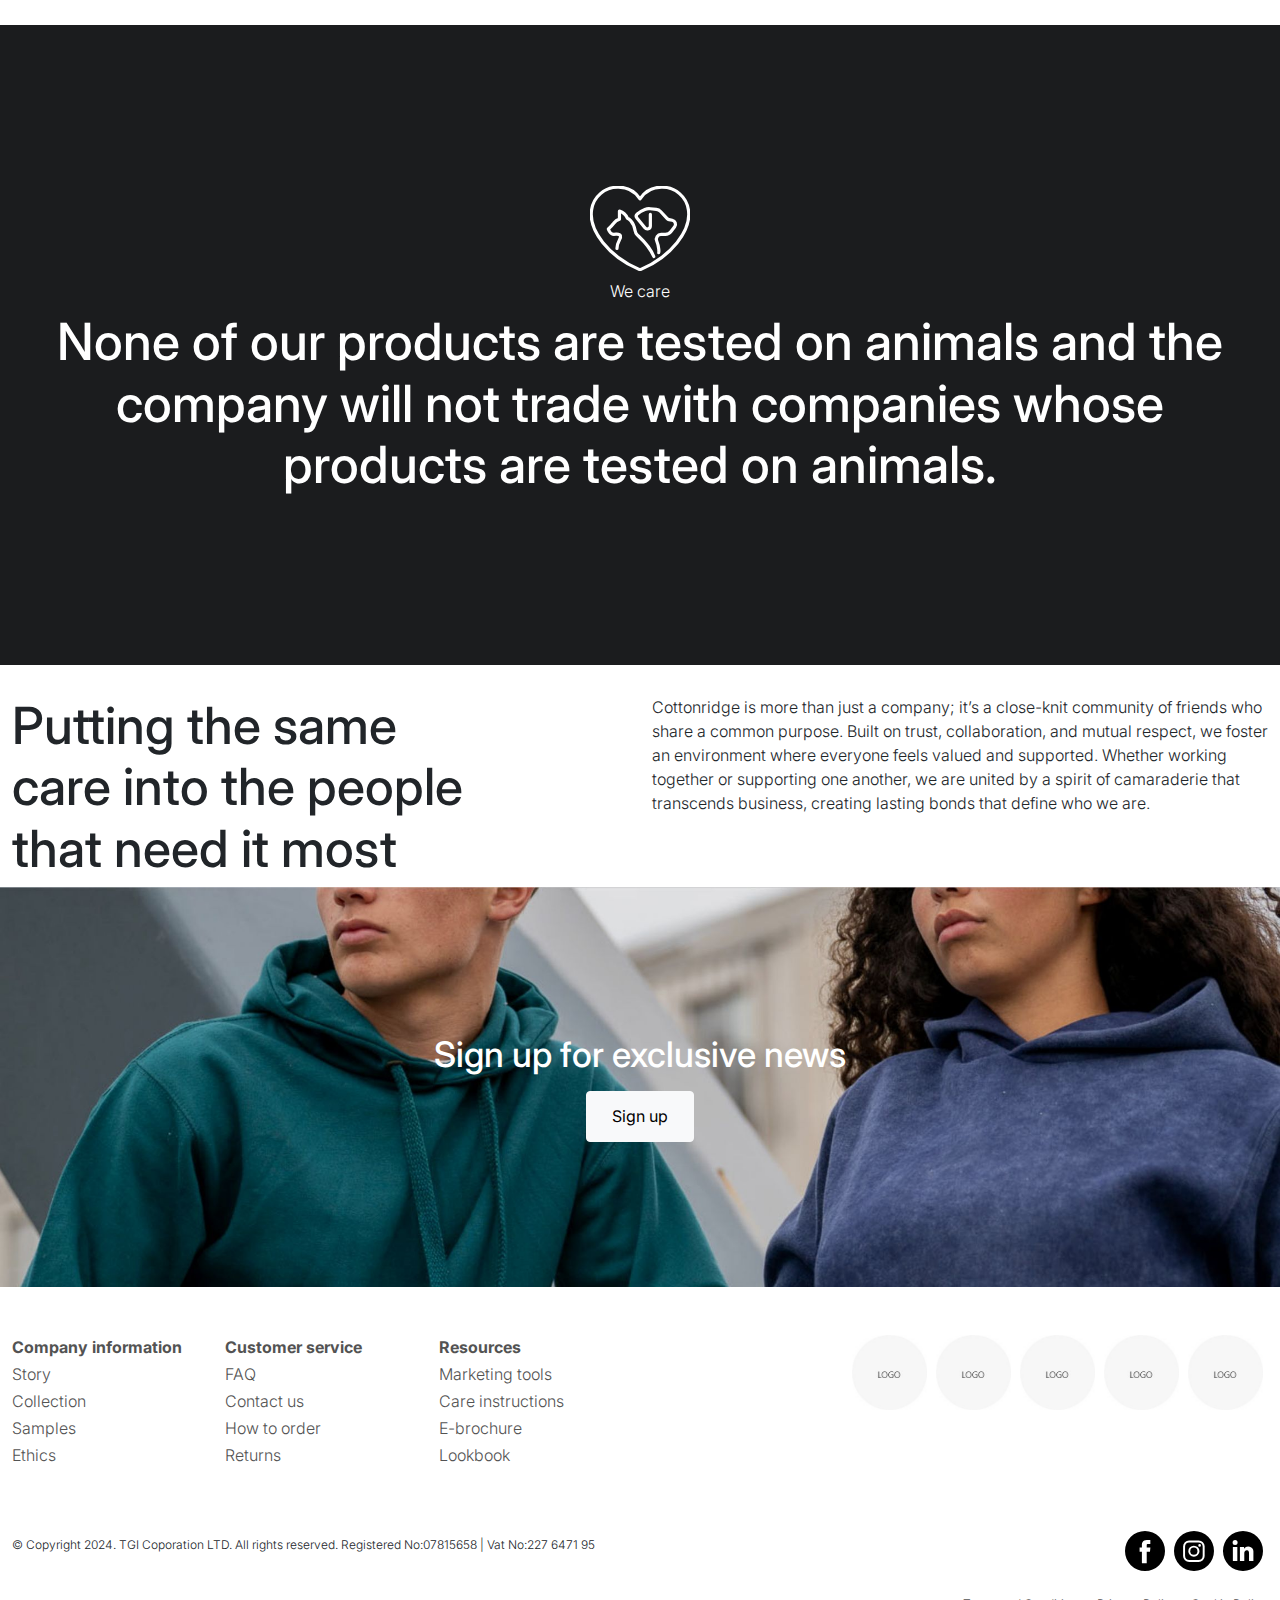
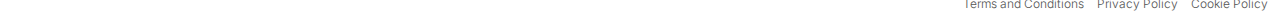
==== commit cdf128b4: "updates 23/9/24" ====
--- a/index.html
+++ b/index.html
@@ -24,18 +24,18 @@
 <div class="container-fluid container-topbar bg-dark text-white">
     <div class="container">
         <div class="row">
-          <div class="col-sm-12 col-md-8 text-center text-md-start">SPEAK TO AN EXPERT: 01543 278 558</div>
-          <div class="col-sm-12 col-md-4">
-            <div class="row">
-              <div class="col-4 text-center text-nowrap">
+          <div class="col-sm-12 col-md-6 col-lg-8 text-center text-md-start top-bar-contacts">SPEAK TO AN EXPERT: 01543 278 558</div>
+          <div class="col-sm-12 col-md-6 col-lg-4">
+            <div class="d-flex flex-row justify-content-center justify-content-md-end">
+              <div class="top-bar-item top-bar-item-1 text-center">
                 <a href="#"><img class="ico me-1" alt="How to order" src="assets/images/ico-question.svg"/>
                 HOW TO ORDER</a>
               </div>
-              <div class="col-4 text-center text-nowrap">
+              <div class="top-bar-item top-bar-item-2 text-center">
                 <a href="#"><img class="ico me-1" alt="Contact" src="assets/images/ico-contact.svg"/>
                 CONTACT</a>
               </div>
-              <div class="col-4 text-center text-nowrap">
+              <div class="top-bar-item top-bar-item-3 text-center">
                 <a href="#"><img class="ico me-1" alt="Login" src="assets/images/ico-login.svg"/>
                 LOGIN</a>
               </div>
@@ -56,12 +56,53 @@
         <ul class="navbar-nav">
           <li class="nav-item dropdown">
             <a class="nav-link" href="#" id="megaMenuDropdown" role="button" data-bs-toggle="dropdown" aria-expanded="false">
-              Colours
+              Collections
             </a>
+            <div class="dropdown-menu p-lg-4 mega-menu">
+              <div class="container-fluid">
+                <div class="row">
+                  <!-- Column 1 -->
+                  <div class="col-md-3">
+                    <ul class="list-unstyled">
+                      <li><a class="dropdown-item" href="#">All products</a></li>
+                      <li><a class="dropdown-item" href="#">Pullover hoodies</a></li>
+                      <li><a class="dropdown-item" href="#">Zip hoodies</a></li>
+                      <li><a class="dropdown-item" href="#">Sweatshirts</a></li>
+                      <li><a class="dropdown-item" href="#">Cord change</a></li>
+                    </ul>
+
+                  </div>
+                  <!-- Column 2 -->
+                  <div class="col-md-3">
+                    <ul class="list-unstyled">
+                      <li><a class="dropdown-item" href="#">Quality range</a></li>
+                      <li><a class="dropdown-item" href="#">Basic</a></li>
+                      <li><a class="dropdown-item" href="#">Better</a></li>
+                      <li><a class="dropdown-item" href="#">Best</a></li>
+                      <li><a class="dropdown-item" href="#">Ranges explained</a></li>
+                    </ul>
+
+                  </div>
+                  <!-- Column 3 -->
+                  <div class="col-md-3">
+                    <ul class="list-unstyled">
+                      <li><a class="dropdown-item" href="#">How to order</a></li>
+                      <li><a class="dropdown-item" href="#">Download brochure</a></li>
+                    </ul>
+                  </div>
+                  <!-- Column 4 -->
+                  <div class="col-md-3">
+                    <ul class="list-unstyled">
+                      <li><img src="assets/images/mm1.jpg"/></li>
+                    </ul>
+                  </div>
+                </div>
+              </div>
+            </div>
           </li>
           <li class="nav-item dropdown">
             <a class="nav-link" href="#" id="megaMenuDropdown" role="button" data-bs-toggle="dropdown" aria-expanded="false">
-              Collections
+              Colour
             </a>
           </li>
           <!-- Mega Menu Dropdown -->
@@ -69,7 +110,7 @@
             <a class="nav-link dropdown-toggle" href="#" id="megaMenuDropdown" role="button" data-bs-toggle="dropdown" aria-expanded="false">
               About us
             </a>
-            <div class="dropdown-menu p-4 mega-menu">
+            <div class="dropdown-menu p-lg-4 mega-menu">
               <div class="container-fluid">
                 <div class="row">
                   <!-- Column 1 -->
@@ -91,7 +132,7 @@
                   <!-- Column 4 -->
                   <div class="col-md-3">
                     <ul class="list-unstyled">
-                      <li><img src="assets/images/mm-img-1.jpg"/></li>
+                      <li><img src="assets/images/mm1.jpg"/></li>
                     </ul>
                   </div>
                 </div>
@@ -222,7 +263,7 @@
     </div>
   </div>
 
-  <div class="container-fluid light-content bg5 bg-cc bg-no-r bg-cover min-height-400px d-flex flex-column justify-content-center align-items-center mt-30px">
+  <div class="container-fluid light-content bg5 bg-cc bg-no-r bg-cover min-height-400px d-flex flex-column justify-content-center align-items-center text-center mt-30px">
     <p class="d-block mb-2">Our ethics</p>
     <h2 class="d-block mb-3">We’re committed to our Ethical Policy</h2>
     <a class="btn btn-light btn-wide">Learn more</a>
@@ -246,6 +287,222 @@
             <h3 class="mb-10px">We’re people not chat bots</h3>
             <a href="#" class="btn btn-outline-dark btn-wide">Contact us</a>
           </div>
+      </div>
+    </div>
+  </div>
+
+
+
+  <div class="container-fluid container-breadcrumb">
+    <div class="container">
+        <div class="row">
+          <div class="col-sm-12">
+            <ul class="list-unstyled d-flex flex-row align-items-center">
+              <li><a href="#">Home</a></li>
+              <li>></li>
+              <li class="active" href="#">About</li>
+            </ul>
+          </div>
+        </div>
+    </div>
+  </div>
+
+
+  <div class="container-fluid block-cover light-content container-cover--subpage bg-cover-1 bg-cover bg-nr bg-cc d-flex flex-column justify-content-center align-items-center">
+    <h1>For the love of printshops.</h1>
+  </div>
+
+  <div class="container block-content container-intro bg-color-gray-1 p-4 p-md-5">
+      <div class="row d-flex align-items-center">
+        <div class="col-sm-12 col-lg-3 text-center">
+          <img class="av mb-2" src="assets/images/av-dummy.png"/>
+        </div>
+        <div class="col-sm-12 col-lg-9 text-center text-lg-start">
+          <div class="max-width-780px">
+            <p>Cottonridge is a specialist hoodie supplier. Besides a sweatshirt and a quarter-zip, hoodies are our sole focus. We know hoodies, and our mission is to provide printshops across the UK and Europe with the highest quality garments. By using only the finest fabrics, the superior quality of our products is not only visible but also tangible.</p>
+            <a class="btn btn-dark btn-wide">How it all began</a>
+
+          </div>
+        </div>
+      </div>
+      <!--signature graphic-->
+      <img class="sig" class="av" src="assets/images/sig.png"/>
+      <!--/signature graphic-->
+  </div>
+
+
+
+  <div class="container block-content container-4col-headers p-3">
+      <div class="row d-flex">
+        <div class="col-sm-12 col-6 col-lg-3 text-md-center">
+          <h2>90 colours, 23 styles</h2>
+        </div>
+        <div class="col-sm-12 col-6 col-lg-3 text-md-center">
+          <h2>over 1 million hoodies sold every year</h2>
+        </div>
+        <div class="col-sm-12 col-6 col-lg-3 text-md-center">
+          <h2>XX happy customers</h2>
+        </div>
+        <div class="col-sm-12 col-6 col-lg-3 text-md-center">
+          <h2>XX charities we support</h2>
+        </div>
+      </div>
+  </div>
+
+
+
+  <div class="container-fluid light-content bg8 bg-cc bg-no-r bg-cover min-height-640px d-flex flex-column justify-content-center align-items-center text-center mt-30px">
+    <p class="d-block mb-2">Our ethics</p>
+    <h2 class="d-block mb-3">We’re committed to our Ethical Policy</h2>
+    <a class="btn btn-light btn-wide">Ethical policy</a>
+  </div>
+
+
+  <div class="container block-content container-header">
+    <div class="row">
+      <div class="col-sm-12">
+        <h2>Names to faces</h2>
+      </div>
+    </div>
+  </div>
+
+
+
+  <div class="container block-content container-team p-2">
+      <div class="row">
+
+        <div class="col-sm-12 col-6 col-lg-3">
+          <img class="width-100 mb-3" src="assets/images/profile-dummy.jpg"/>
+          <h4>Mr Sample</h4>
+          <p class="gray">Sales</p>
+        </div>
+
+        <div class="col-sm-12 col-6 col-lg-3">
+          <img class="width-100 mb-3" src="assets/images/profile-dummy.jpg"/>
+          <h4>Mr Sample</h4>
+          <p class="gray">Sales</p>
+        </div>
+
+        <div class="col-sm-12 col-6 col-lg-3">
+          <img class="width-100 mb-3" src="assets/images/profile-dummy.jpg"/>
+          <h4>Mr Sample</h4>
+          <p class="gray">Sales</p>
+        </div>
+
+        <div class="col-sm-12 col-6 col-lg-3">
+          <img class="width-100 mb-3" src="assets/images/profile-dummy.jpg"/>
+          <h4>Mr Sample</h4>
+          <p class="gray">Sales</p>
+        </div>
+
+        <div class="col-sm-12 col-6 col-lg-3">
+          <img class="width-100 mb-3" src="assets/images/profile-dummy.jpg"/>
+          <h4>Mr Sample</h4>
+          <p class="gray">Sales</p>
+        </div>
+
+        <div class="col-sm-12 col-6 col-lg-3">
+          <img class="width-100 mb-3" src="assets/images/profile-dummy.jpg"/>
+          <h4>Mr Sample</h4>
+          <p class="gray">Sales</p>
+        </div>
+
+        <div class="col-sm-12 col-6 col-lg-3">
+          <img class="width-100 mb-3" src="assets/images/profile-dummy.jpg"/>
+          <h4>Mr Sample</h4>
+          <p class="gray">Sales</p>
+        </div>
+
+        <div class="col-sm-12 col-6 col-lg-3">
+          <img class="width-100 mb-3" src="assets/images/profile-dummy.jpg"/>
+          <h4>Mr Sample</h4>
+          <p class="gray">Sales</p>
+        </div>
+
+      </div>
+  </div>
+
+
+
+
+  <div class="container container-2-col block-content">
+    <div class="row g-4">
+      <div class="col-sm-12 col-lg-6">
+          <img src="assets/images/650x436.jpg"/>
+          <div class="mt-20px mb-40px">
+            <p class="light-grey mb-10px">Our ethics</p>
+            <h3 class="mb-10px">Our Ethical Policy</h3>
+            <div class="pill-outline">Ethics</div>
+          </div>
+      </div>
+      <div class="col-sm-12 col-lg-6">
+          <img src="assets/images/650x436.jpg"/>
+          <div class="mt-20px mb-40px">
+            <p class="light-grey mb-10px">Got a question?</p>
+            <h3 class="mb-10px">We’re people not chat bots</h3>
+            <div class="pill-outline">Contact us</div>
+          </div>
+      </div>
+    </div>
+  </div>
+
+
+
+  <div class="container container-intro-header block-content">
+    <div class="row">
+      <div class="col-sm-12">
+          <h1 class="max-width-980px">Cottonridge is committed to an Ethical Policy and pro-actively encourages our employees, suppliers and customers to commit
+to the same.</h1>
+
+      </div>
+    </div>
+  </div>
+
+
+  <div class="container container-2-col block-content">
+    <div class="row d-flex flex-row align-items-center">
+      <div class="col-sm-12 col-lg-6">
+          <img src="assets/images/650x436.jpg"/>
+      </div>
+      <div class="col-sm-12 col-lg-6 p-3 p-md-5">
+          <h2>Our ethics guidelines</h2>
+          <p>Cottonridge upholds an Ethical Policy, promoting honesty, integrity, and compliance with laws. Employees, suppliers, and customers are expected to act ethically. Cottonridge is committed to diversity, equal opportunities, and animal welfare, ensuring no products are tested on animals. Ethical clothing production is prioritized, with SEDEX-certified factories and a focus on fair wages for overseas workers.</p>
+      </div>
+    </div>
+  </div>
+
+  <div class="container container-2-col block-content">
+    <div class="row d-flex flex-row align-items-center">
+      <div class="col-sm-12 col-lg-6 order-md-2">
+          <img src="assets/images/650x436.jpg"/>
+      </div>
+      <div class="col-sm-12 col-lg-6 p-3 p-md-5 order-md-1">
+          <h2>Our people, customers and suppliers</h2>
+          <p>Cottonridge cultivates a diverse and inclusive work environment, providing equal opportunities to all employees and applicants, regardless of their background. We are dedicated to customer satisfaction, consistently exceeding expectations with innovative products and services. Ethical clothing production is a core value, and we exclusively partner with factories that ensure fair wages and good working conditions for overseas workers.</p>
+      </div>
+    </div>
+  </div>
+
+
+  <div class="container-fluid light-content bg-colour-offblack min-height-640px d-flex flex-column justify-content-center align-items-center text-center mt-30px">
+    <img class="max-width-100px mb-2" src="assets/images/logo-animals.svg"/>
+    <p class="d-block mb-2">We care</p>
+    <h1 class="max-width-1200px mauto">None of our products are tested on animals and the company will not trade with companies whose products are tested on animals.</h1>
+  </div>
+
+
+  <div class="container container-intro-header block-content">
+    <div class="row">
+      <div class="col-sm-12 col-md-6">
+          <h1 class="max-width-480px">Putting the same
+care into the people
+that need it most</h1>
+
+      </div>
+
+      <div class="col-sm-12 col-md-6">
+          <p>Cottonridge is more than just a company; it’s a close-knit community of friends who share a common purpose. Built on trust, collaboration, and mutual respect, we foster an environment where everyone feels valued and supported. Whether working together or supporting one another, we are united by a spirit of camaraderie that transcends business, creating lasting bonds that define who we are.</p>
+
       </div>
     </div>
   </div>
@@ -308,7 +565,7 @@
           <a href="#" target="_blank"><img src="assets/images/ig.svg"/></a>
           <a href="#" target="_blank"><img src="assets/images/li.svg"/></a>
         </div>
-        <small class="legal p-4 p-md-0"><a href="#">Terms and Conditions</a> <a href="#">Privacy Policy</a> <a href="#">Cookie Policy</a></small>
+        <small class="legal p-sm-4 p-md-0"><a href="#">Terms and Conditions</a> <a href="#">Privacy Policy</a> <a href="#">Cookie Policy</a></small>
       </div>
     </div>
   </div>
--- a/assets/styles.css
+++ b/assets/styles.css
@@ -1,4 +1,8 @@
 /*top level*/
+body, html {
+  overflow-x: hidden;
+}
+
 body {
   font-family: "Inter", sans-serif;
   font-optical-sizing: auto;
@@ -63,6 +67,11 @@
   padding: 1.8rem !important;
 }
 
+@media (min-width: 1200px) {
+  .h1, h1 {
+    font-size: 3.2rem;
+  }
+}
 @media (min-width: 1200px) {
   .h2, h2 {
     font-size: 2.2rem;
@@ -82,19 +91,7 @@
   border-radius: 4px; /* Optional: Add rounded corners if desired */
 }
 
-.tooltip.bs-tooltip-right .tooltip-arrow::after {
-  border-right-color: #fff !important;
-}
-
-.tooltip.bs-tooltip-left .tooltip-arrow::after {
-  border-left-color: #fff !important;
-}
-
-.tooltip.bs-tooltip-bottom .tooltip-arrow::after {
-  border-bottom-color: #fff !important;
-}
-
-.tooltip.bs-tooltip-top .tooltip-arrow::after {
+.bs-tooltip-auto[data-popper-placement^=top] .tooltip-arrow::before {
   border-top-color: #fff !important;
 }
 
@@ -145,12 +142,44 @@
   margin-bottom: 40px;
 }
 
+.max-width-100px {
+  max-width: 100px;
+}
+
 .max-width-380px {
   max-width: 380px;
 }
 
+.max-width-420px {
+  max-width: 420px;
+}
+
+.max-width-480px {
+  max-width: 480px;
+}
+
+.max-width-780px {
+  max-width: 780px;
+}
+
+.max-width-980px {
+  max-width: 980px;
+}
+
+.max-width-1200px {
+  max-width: 1200px;
+}
+
 .min-height-400px {
   min-height: 400px;
+}
+
+.min-height-640px {
+  min-height: 640px;
+}
+
+.width-100 {
+  width: 100%;
 }
 
 .height-100 {
@@ -210,9 +239,21 @@
   background-color: #071437;
 }
 
+.bg-color-gray-1 {
+  background-color: #F7F7F7;
+}
+
+.bg-colour-offblack {
+  background-color: #1B1C1E;
+}
+
+.gray {
+  color: #989898;
+}
+
 /*header*/
 .container-topbar {
-  padding: 10px;
+  padding: 5px 10px;
   font-size: 13px;
 }
 
@@ -224,6 +265,19 @@
   position: relative;
 }
 
+.top-bar-contacts {
+  padding: 5px 10px;
+}
+
+.top-bar-item {
+  padding: 5px 0;
+  min-width: 110px;
+}
+
+.top-bar-item-3 {
+  min-width: 63px;
+}
+
 .navbar-nav {
   width: 100%;
 }
@@ -279,8 +333,10 @@
   left: 0; /* Align dropdown to the left */
   right: 0; /* Stretch dropdown to the right */
   width: 100vw; /* Full viewport width */
-  padding: 1rem; /* Optional padding */
   top: 100%; /* Position below the nav */
+}
+.dropdown-menu.mega-menu .col-md-3 {
+  padding: 0;
 }
 
 .mega-menu-content {
@@ -335,6 +391,10 @@
 
 .bg5 {
   background-image: url(/assets/images/bg-5.jpg);
+}
+
+.bg8 {
+  background-image: url(/assets/images/bg-8.jpg);
 }
 
 /*content blocks*/
@@ -371,13 +431,44 @@
 }
 
 .container-cover--home {
-  padding-top: 83px;
   min-height: 764px;
   background: url(/assets/images/home-cover.jpg) no-repeat center center;
   z-index: 1;
   position: relative;
-  margin-top: -83px;
   background-size: cover;
+}
+@media (min-width: 768px) {
+  .container-cover--home {
+    padding-top: 83px;
+    margin-top: -83px;
+  }
+}
+
+.container-cover--subpage {
+  min-height: 380px;
+  z-index: 1;
+}
+
+.container-intro {
+  position: relative;
+}
+.container-intro .av {
+  max-width: 140px;
+}
+@media (min-width: 992px) {
+  .container-intro .av {
+    max-width: 220px;
+  }
+}
+.container-intro .sig {
+  position: absolute;
+  bottom: 10px;
+  right: 10px;
+  max-width: 230px;
+}
+
+.bg-cover-1 {
+  background-image: url(/assets/images/bg-cover-1.jpg);
 }
 
 .row-4-col {
@@ -401,18 +492,38 @@
 }
 
 .colour-option {
-  height: 28px;
-  width: 28px;
+  height: 20px;
+  width: 20px;
+  margin-right: 5px;
   border-radius: 50%;
   display: block;
-  margin-right: 15px;
   border: 3px solid #fff;
 }
 @media (min-width: 992px) {
   .colour-option {
-    height: 42px;
-    width: 42px;
-  }
+    height: 36px;
+    width: 36px;
+    margin-right: 15px;
+  }
+}
+
+/*breadrumb*/
+.container-breadcrumb {
+  padding: 10px;
+  border-top: 1px solid #e2e2e2;
+}
+.container-breadcrumb .active {
+  font-weight: 600;
+}
+.container-breadcrumb .icon-chevron {
+  max-width: 18px;
+}
+.container-breadcrumb ul {
+  margin: 0;
+}
+.container-breadcrumb li {
+  padding-right: 5px;
+  color: #989898;
 }
 
 /*footer*/
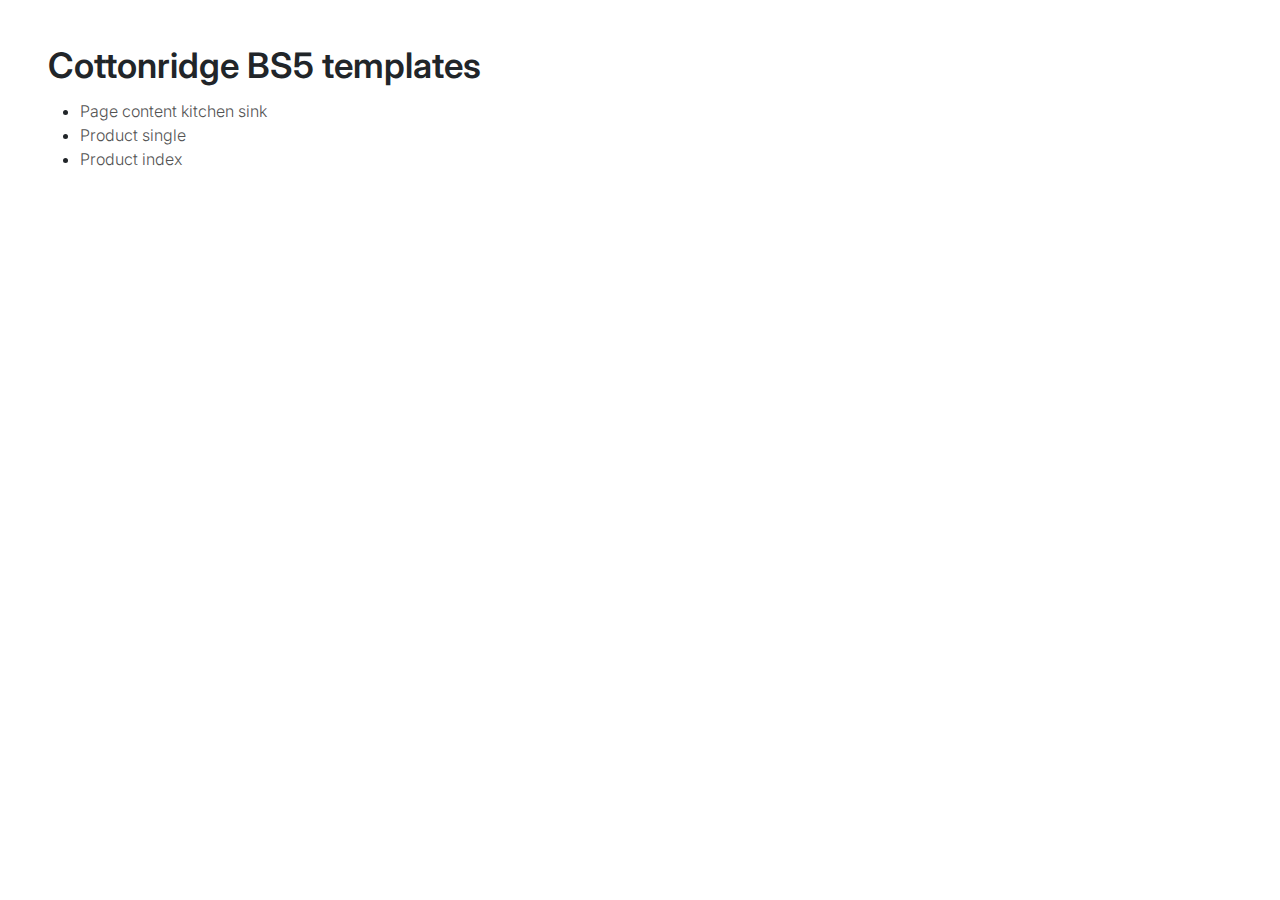
==== commit 13a3fc26: "product gallery and hot spot features added" ====
--- a/index.html
+++ b/index.html
@@ -4,7 +4,7 @@
   <meta charset="UTF-8">
   <meta name="viewport" content="width=device-width, initial-scale=1.0">
   <meta http-equiv="X-UA-Compatible" content="ie=edge">
-  <title>Cottonridge - homepage-v1-New-Colours-02</title>
+  <title>Template Index</title>
 
   <!-- Bootstrap CSS (Bootstrap 5) -->
   <link href="bs5/css/bootstrap.min.css" rel="stylesheet">
@@ -21,556 +21,22 @@
 </head>
 <body>
 
-<div class="container-fluid container-topbar bg-dark text-white">
+<div class="container-fluide">
     <div class="container">
         <div class="row">
-          <div class="col-sm-12 col-md-6 col-lg-8 text-center text-md-start top-bar-contacts">SPEAK TO AN EXPERT: 01543 278 558</div>
-          <div class="col-sm-12 col-md-6 col-lg-4">
-            <div class="d-flex flex-row justify-content-center justify-content-md-end">
-              <div class="top-bar-item top-bar-item-1 text-center">
-                <a href="#"><img class="ico me-1" alt="How to order" src="assets/images/ico-question.svg"/>
-                HOW TO ORDER</a>
-              </div>
-              <div class="top-bar-item top-bar-item-2 text-center">
-                <a href="#"><img class="ico me-1" alt="Contact" src="assets/images/ico-contact.svg"/>
-                CONTACT</a>
-              </div>
-              <div class="top-bar-item top-bar-item-3 text-center">
-                <a href="#"><img class="ico me-1" alt="Login" src="assets/images/ico-login.svg"/>
-                LOGIN</a>
-              </div>
-            </div>
-        </div>
+          <div class="col-sm-12 p-5">
+            <h2>Cottonridge BS5 templates</h2>
+            <ul class="mt-3">
+              <li><a href="page-content-blocks-ks.html">Page content kitchen sink</a></li>
+              <li><a href="products-single.html">Product single</li>
+              <li><a href="products-index.html">Product index</li>
+            </ul>
+          </div>
     </div>
   </div>
 </div>
 
-<!-- Navbar -->
-  <nav class="navbar navbar-expand-lg p-3">
-    <div class="container">
-      <a class="navbar-brand" href="#home"><img class="logo" alt="Cottonridge" src="assets/images/logo.svg"/></a>
-      <button class="navbar-toggler" type="button" data-bs-toggle="collapse" data-bs-target="#navbarNav" aria-controls="navbarNav" aria-expanded="false" aria-label="Toggle navigation">
-        <span class="navbar-toggler-icon"></span>
-      </button>
-      <div class="collapse navbar-collapse" id="navbarNav">
-        <ul class="navbar-nav">
-          <li class="nav-item dropdown">
-            <a class="nav-link" href="#" id="megaMenuDropdown" role="button" data-bs-toggle="dropdown" aria-expanded="false">
-              Collections
-            </a>
-            <div class="dropdown-menu p-lg-4 mega-menu">
-              <div class="container-fluid">
-                <div class="row">
-                  <!-- Column 1 -->
-                  <div class="col-md-3">
-                    <ul class="list-unstyled">
-                      <li><a class="dropdown-item" href="#">All products</a></li>
-                      <li><a class="dropdown-item" href="#">Pullover hoodies</a></li>
-                      <li><a class="dropdown-item" href="#">Zip hoodies</a></li>
-                      <li><a class="dropdown-item" href="#">Sweatshirts</a></li>
-                      <li><a class="dropdown-item" href="#">Cord change</a></li>
-                    </ul>
 
-                  </div>
-                  <!-- Column 2 -->
-                  <div class="col-md-3">
-                    <ul class="list-unstyled">
-                      <li><a class="dropdown-item" href="#">Quality range</a></li>
-                      <li><a class="dropdown-item" href="#">Basic</a></li>
-                      <li><a class="dropdown-item" href="#">Better</a></li>
-                      <li><a class="dropdown-item" href="#">Best</a></li>
-                      <li><a class="dropdown-item" href="#">Ranges explained</a></li>
-                    </ul>
-
-                  </div>
-                  <!-- Column 3 -->
-                  <div class="col-md-3">
-                    <ul class="list-unstyled">
-                      <li><a class="dropdown-item" href="#">How to order</a></li>
-                      <li><a class="dropdown-item" href="#">Download brochure</a></li>
-                    </ul>
-                  </div>
-                  <!-- Column 4 -->
-                  <div class="col-md-3">
-                    <ul class="list-unstyled">
-                      <li><img src="assets/images/mm1.jpg"/></li>
-                    </ul>
-                  </div>
-                </div>
-              </div>
-            </div>
-          </li>
-          <li class="nav-item dropdown">
-            <a class="nav-link" href="#" id="megaMenuDropdown" role="button" data-bs-toggle="dropdown" aria-expanded="false">
-              Colour
-            </a>
-          </li>
-          <!-- Mega Menu Dropdown -->
-          <li class="nav-item dropdown">
-            <a class="nav-link dropdown-toggle" href="#" id="megaMenuDropdown" role="button" data-bs-toggle="dropdown" aria-expanded="false">
-              About us
-            </a>
-            <div class="dropdown-menu p-lg-4 mega-menu">
-              <div class="container-fluid">
-                <div class="row">
-                  <!-- Column 1 -->
-                  <div class="col-md-3">
-
-                  </div>
-                  <!-- Column 2 -->
-                  <div class="col-md-3">
-
-                  </div>
-                  <!-- Column 3 -->
-                  <div class="col-md-3">
-                    <ul class="list-unstyled">
-                      <li><a class="dropdown-item" href="#">About</a></li>
-                      <li><a class="dropdown-item" href="#">Sustainability and Ethics</a></li>
-                      <li><a class="dropdown-item" href="#">Community</a></li>
-                    </ul>
-                  </div>
-                  <!-- Column 4 -->
-                  <div class="col-md-3">
-                    <ul class="list-unstyled">
-                      <li><img src="assets/images/mm1.jpg"/></li>
-                    </ul>
-                  </div>
-                </div>
-              </div>
-            </div>
-          </li>
-          <li class="search">
-              <a class="nav-link" href="#"><img src="assets/images/search.svg"/></a>
-          </li>
-        </ul>
-      </div>
-    </div>
-  </nav>
-  <!-- End Navbar -->
-
-
-    <!-- Your page content goes here -->
-
-    <div class="container-fluid cover-block light-content container-cover--home d-flex flex-column justify-content-center align-items-center">
-      <h1 class="large-header-md">We know hoodies.</h1>
-      <p class="mb-30px">Quality Hoodies for Printshops</p>
-      <button type="button" class="btn btn-light btn-wide">Browse Hoodies</button>
-    </div>
-
-
-    <div class="container container-4-col block-content">
-      <div class="row row-4-col g-4">
-        <div class="col-sm-12 col-md-6 col-lg-3">
-          <div class="inner height-100 pr p-4">
-            <h2 class="h1 mb-2">Quality hoodies made for every budget</h2>
-            <a class="btn btn-dark btn-wide">Browse our styles</a>
-          </div>
-        </div>
-        <div class="col-sm-12 col-md-6 col-lg-3">
-          <div class="inner p-4 bg1 bg-tr bg-no-r bg-cover height-100 pr">
-            <h2>Basic</h2>
-            <div class="pill-outline">280 GSM</div>
-            <p>Product code</p>
-            <p>Product code</p>
-            <p>Product code</p>
-            <a class="btn btn-light btn-wide">Browse</a>
-          </div>
-        </div>
-        <div class="col-sm-12 col-md-6 col-lg-3">
-          <div class="inner p-4 bg1 bg-tr bg-no-r bg-cover height-100 pr">
-            <h2>Better</h2>
-            <div class="pill-outline">280 GSM</div>
-            <p>Product code</p>
-            <p>Product code</p>
-            <p>Product code</p>
-            <a class="btn btn-light btn-wide">Browse</a>
-          </div>
-        </div>
-        <div class="col-sm-12 col-md-6 col-lg-3">
-          <div class="inner p-4 bg1 bg-tr bg-no-r bg-cover height-100 pr">
-            <h2>Best</h2>
-            <div class="pill">280 GSM</div>
-            <p>Product code</p>
-            <p>Product code</p>
-            <p>Product code</p>
-            <a class="btn btn-light btn-wide">Browse</a>
-          </div>
-        </div>
-      </div>
-
-  </div>
-
-
-
-  <div class="container container-2-col block-content">
-    <div class="row g-4">
-      <div class="col-sm-12 col-lg-6">
-        <div class="inner p-4 bg2 bg-cc bg-no-r bg-cover pr light-content  min-height-400px  height-100">
-          <div class="pill-solid bg-color-9">
-            <h3>W72M</h3>
-            <p>Colour name</p>
-          </div>
-          <div class="bottom">
-            <p class="mb-0">Top seller</p>
-            <h2 class="max-width-380px">310gsm hoodie at a 280gsm price</h2>
-            <a class="btn btn-light btn-wide">Browse</a>
-          </div>
-        </div>
-      </div>
-      <div class="col-sm-12 col-lg-6">
-        <div class="inner p-4 pr">
-          <img style="max-width: 310px;" alt="Custom. Colourful. Comfortable" src="assets/images/custom-colourful-comfortable.png"/>
-        </div>
-        <div class="inner p-4 bg3 bg-cc bg-no-r bg-cover pr light-content min-height-400px">
-          <div class="pill-solid bg-color-4">
-            <h3>W59</h3>
-            <p>Colour name</p>
-          </div>
-          <div class="bottom">
-            <p class="mb-0">Top seller</p>
-            <h2 class="max-width-380px">310gsm hoodie at a 280gsm price</h2>
-            <a class="btn btn-light btn-wide">Browse</a>
-          </div>
-        </div>
-      </div>
-    </div>
-  </div>
-
-
-  <div class="container container-1-col block-content light-content">
-    <div class="row g-4">
-      <div class="col-sm-12">
-        <div class="inner p-4 bg4 bg-cc bg-no-r bg-cover">
-        <h2 class="mt-4 mb-3">Soft colours<br/>
-          inspired<br/>
-          by nature.</h2>
-          <a class="btn btn-light btn-wide">View all Cottonridge Colours</a>
-          <div class="pallette d-flex flex-row">
-            <a href="#" data-bs-toggle="tooltip" data-bs-placement="top" customClass="tooltip-white" title="Color 1" class="colour-option bg-color-1"></a>
-            <a href="#" data-bs-toggle="tooltip" data-bs-placement="top" customClass="tooltip-white" title="Color 2" class="colour-option bg-color-2"></a>
-            <a href="#" data-bs-toggle="tooltip" data-bs-placement="top" customClass="tooltip-white" title="Color 3" class="colour-option bg-color-3"></a>
-            <a href="#" data-bs-toggle="tooltip" data-bs-placement="top" customClass="tooltip-white" title="Color 4" class="colour-option bg-color-4"></a>
-            <a href="#" data-bs-toggle="tooltip" data-bs-placement="top" customClass="tooltip-white" title="Color 5" class="colour-option bg-color-5"></a>
-            <a href="#" data-bs-toggle="tooltip" data-bs-placement="top" customClass="tooltip-white" title="Color 6" class="colour-option bg-color-6"></a>
-            <a href="#" data-bs-toggle="tooltip" data-bs-placement="top" customClass="tooltip-white" title="Color 7" class="colour-option bg-color-7"></a>
-            <a href="#" data-bs-toggle="tooltip" data-bs-placement="top" customClass="tooltip-white" title="Color 8" class="colour-option bg-color-8"></a>
-            <a href="#" data-bs-toggle="tooltip" data-bs-placement="top" customClass="tooltip-white" title="Color 9" class="colour-option bg-color-9"></a>
-            <a href="#" data-bs-toggle="tooltip" data-bs-placement="top" customClass="tooltip-white" title="Color 10" class="colour-option bg-color-10"></a>
-            <a href="#" data-bs-toggle="tooltip" data-bs-placement="top" customClass="tooltip-white" title="Color 11" class="colour-option bg-color-11"></a>
-          </div>
-        </div>
-      </div>
-    </div>
-  </div>
-
-  <div class="container-fluid light-content bg5 bg-cc bg-no-r bg-cover min-height-400px d-flex flex-column justify-content-center align-items-center text-center mt-30px">
-    <p class="d-block mb-2">Our ethics</p>
-    <h2 class="d-block mb-3">We’re committed to our Ethical Policy</h2>
-    <a class="btn btn-light btn-wide">Learn more</a>
-  </div>
-
-
-  <div class="container container-2-col block-content">
-    <div class="row g-4">
-      <div class="col-sm-12 col-lg-6">
-          <img src="assets/images/650x436.jpg"/>
-          <div class="mt-20px mb-40px">
-            <p class="light-grey mb-10px">Put a twist on it</p>
-            <h3 class="mb-10px">Customise your Cords</h3>
-            <a href="#" class="btn btn-outline-dark btn-wide">Cord change</a>
-          </div>
-      </div>
-      <div class="col-sm-12 col-lg-6">
-          <img src="assets/images/650x436.jpg"/>
-          <div class="mt-20px mb-40px">
-            <p class="light-grey mb-10px">Got a question?</p>
-            <h3 class="mb-10px">We’re people not chat bots</h3>
-            <a href="#" class="btn btn-outline-dark btn-wide">Contact us</a>
-          </div>
-      </div>
-    </div>
-  </div>
-
-
-
-  <div class="container-fluid container-breadcrumb">
-    <div class="container">
-        <div class="row">
-          <div class="col-sm-12">
-            <ul class="list-unstyled d-flex flex-row align-items-center">
-              <li><a href="#">Home</a></li>
-              <li>></li>
-              <li class="active" href="#">About</li>
-            </ul>
-          </div>
-        </div>
-    </div>
-  </div>
-
-
-  <div class="container-fluid block-cover light-content container-cover--subpage bg-cover-1 bg-cover bg-nr bg-cc d-flex flex-column justify-content-center align-items-center">
-    <h1>For the love of printshops.</h1>
-  </div>
-
-  <div class="container block-content container-intro bg-color-gray-1 p-4 p-md-5">
-      <div class="row d-flex align-items-center">
-        <div class="col-sm-12 col-lg-3 text-center">
-          <img class="av mb-2" src="assets/images/av-dummy.png"/>
-        </div>
-        <div class="col-sm-12 col-lg-9 text-center text-lg-start">
-          <div class="max-width-780px">
-            <p>Cottonridge is a specialist hoodie supplier. Besides a sweatshirt and a quarter-zip, hoodies are our sole focus. We know hoodies, and our mission is to provide printshops across the UK and Europe with the highest quality garments. By using only the finest fabrics, the superior quality of our products is not only visible but also tangible.</p>
-            <a class="btn btn-dark btn-wide">How it all began</a>
-
-          </div>
-        </div>
-      </div>
-      <!--signature graphic-->
-      <img class="sig" class="av" src="assets/images/sig.png"/>
-      <!--/signature graphic-->
-  </div>
-
-
-
-  <div class="container block-content container-4col-headers p-3">
-      <div class="row d-flex">
-        <div class="col-sm-12 col-6 col-lg-3 text-md-center">
-          <h2>90 colours, 23 styles</h2>
-        </div>
-        <div class="col-sm-12 col-6 col-lg-3 text-md-center">
-          <h2>over 1 million hoodies sold every year</h2>
-        </div>
-        <div class="col-sm-12 col-6 col-lg-3 text-md-center">
-          <h2>XX happy customers</h2>
-        </div>
-        <div class="col-sm-12 col-6 col-lg-3 text-md-center">
-          <h2>XX charities we support</h2>
-        </div>
-      </div>
-  </div>
-
-
-
-  <div class="container-fluid light-content bg8 bg-cc bg-no-r bg-cover min-height-640px d-flex flex-column justify-content-center align-items-center text-center mt-30px">
-    <p class="d-block mb-2">Our ethics</p>
-    <h2 class="d-block mb-3">We’re committed to our Ethical Policy</h2>
-    <a class="btn btn-light btn-wide">Ethical policy</a>
-  </div>
-
-
-  <div class="container block-content container-header">
-    <div class="row">
-      <div class="col-sm-12">
-        <h2>Names to faces</h2>
-      </div>
-    </div>
-  </div>
-
-
-
-  <div class="container block-content container-team p-2">
-      <div class="row">
-
-        <div class="col-sm-12 col-6 col-lg-3">
-          <img class="width-100 mb-3" src="assets/images/profile-dummy.jpg"/>
-          <h4>Mr Sample</h4>
-          <p class="gray">Sales</p>
-        </div>
-
-        <div class="col-sm-12 col-6 col-lg-3">
-          <img class="width-100 mb-3" src="assets/images/profile-dummy.jpg"/>
-          <h4>Mr Sample</h4>
-          <p class="gray">Sales</p>
-        </div>
-
-        <div class="col-sm-12 col-6 col-lg-3">
-          <img class="width-100 mb-3" src="assets/images/profile-dummy.jpg"/>
-          <h4>Mr Sample</h4>
-          <p class="gray">Sales</p>
-        </div>
-
-        <div class="col-sm-12 col-6 col-lg-3">
-          <img class="width-100 mb-3" src="assets/images/profile-dummy.jpg"/>
-          <h4>Mr Sample</h4>
-          <p class="gray">Sales</p>
-        </div>
-
-        <div class="col-sm-12 col-6 col-lg-3">
-          <img class="width-100 mb-3" src="assets/images/profile-dummy.jpg"/>
-          <h4>Mr Sample</h4>
-          <p class="gray">Sales</p>
-        </div>
-
-        <div class="col-sm-12 col-6 col-lg-3">
-          <img class="width-100 mb-3" src="assets/images/profile-dummy.jpg"/>
-          <h4>Mr Sample</h4>
-          <p class="gray">Sales</p>
-        </div>
-
-        <div class="col-sm-12 col-6 col-lg-3">
-          <img class="width-100 mb-3" src="assets/images/profile-dummy.jpg"/>
-          <h4>Mr Sample</h4>
-          <p class="gray">Sales</p>
-        </div>
-
-        <div class="col-sm-12 col-6 col-lg-3">
-          <img class="width-100 mb-3" src="assets/images/profile-dummy.jpg"/>
-          <h4>Mr Sample</h4>
-          <p class="gray">Sales</p>
-        </div>
-
-      </div>
-  </div>
-
-
-
-
-  <div class="container container-2-col block-content">
-    <div class="row g-4">
-      <div class="col-sm-12 col-lg-6">
-          <img src="assets/images/650x436.jpg"/>
-          <div class="mt-20px mb-40px">
-            <p class="light-grey mb-10px">Our ethics</p>
-            <h3 class="mb-10px">Our Ethical Policy</h3>
-            <div class="pill-outline">Ethics</div>
-          </div>
-      </div>
-      <div class="col-sm-12 col-lg-6">
-          <img src="assets/images/650x436.jpg"/>
-          <div class="mt-20px mb-40px">
-            <p class="light-grey mb-10px">Got a question?</p>
-            <h3 class="mb-10px">We’re people not chat bots</h3>
-            <div class="pill-outline">Contact us</div>
-          </div>
-      </div>
-    </div>
-  </div>
-
-
-
-  <div class="container container-intro-header block-content">
-    <div class="row">
-      <div class="col-sm-12">
-          <h1 class="max-width-980px">Cottonridge is committed to an Ethical Policy and pro-actively encourages our employees, suppliers and customers to commit
-to the same.</h1>
-
-      </div>
-    </div>
-  </div>
-
-
-  <div class="container container-2-col block-content">
-    <div class="row d-flex flex-row align-items-center">
-      <div class="col-sm-12 col-lg-6">
-          <img src="assets/images/650x436.jpg"/>
-      </div>
-      <div class="col-sm-12 col-lg-6 p-3 p-md-5">
-          <h2>Our ethics guidelines</h2>
-          <p>Cottonridge upholds an Ethical Policy, promoting honesty, integrity, and compliance with laws. Employees, suppliers, and customers are expected to act ethically. Cottonridge is committed to diversity, equal opportunities, and animal welfare, ensuring no products are tested on animals. Ethical clothing production is prioritized, with SEDEX-certified factories and a focus on fair wages for overseas workers.</p>
-      </div>
-    </div>
-  </div>
-
-  <div class="container container-2-col block-content">
-    <div class="row d-flex flex-row align-items-center">
-      <div class="col-sm-12 col-lg-6 order-md-2">
-          <img src="assets/images/650x436.jpg"/>
-      </div>
-      <div class="col-sm-12 col-lg-6 p-3 p-md-5 order-md-1">
-          <h2>Our people, customers and suppliers</h2>
-          <p>Cottonridge cultivates a diverse and inclusive work environment, providing equal opportunities to all employees and applicants, regardless of their background. We are dedicated to customer satisfaction, consistently exceeding expectations with innovative products and services. Ethical clothing production is a core value, and we exclusively partner with factories that ensure fair wages and good working conditions for overseas workers.</p>
-      </div>
-    </div>
-  </div>
-
-
-  <div class="container-fluid light-content bg-colour-offblack min-height-640px d-flex flex-column justify-content-center align-items-center text-center mt-30px">
-    <img class="max-width-100px mb-2" src="assets/images/logo-animals.svg"/>
-    <p class="d-block mb-2">We care</p>
-    <h1 class="max-width-1200px mauto">None of our products are tested on animals and the company will not trade with companies whose products are tested on animals.</h1>
-  </div>
-
-
-  <div class="container container-intro-header block-content">
-    <div class="row">
-      <div class="col-sm-12 col-md-6">
-          <h1 class="max-width-480px">Putting the same
-care into the people
-that need it most</h1>
-
-      </div>
-
-      <div class="col-sm-12 col-md-6">
-          <p>Cottonridge is more than just a company; it’s a close-knit community of friends who share a common purpose. Built on trust, collaboration, and mutual respect, we foster an environment where everyone feels valued and supported. Whether working together or supporting one another, we are united by a spirit of camaraderie that transcends business, creating lasting bonds that define who we are.</p>
-
-      </div>
-    </div>
-  </div>
-
-
-    <!-- Your page content ends here -->
-
-    <!-- Start footer -->
-
-
-  <div class="container-fluid container-footer-c2a min-height-400px d-flex flex-column justify-content-center align-items-center">
-    <h2 class="d-block mb-3">Sign up for exclusive news</h2>
-    <a class="btn btn-light btn-wide">Sign up</a>
-  </div>
-
-  <div class="container container-footer mt-5">
-    <div class="row">
-      <div class="col-sm-12 col-md-2">
-        <ul class="list-unstyled">
-        <li><a href="#" class="fw-bold">Company information</a></li>
-        <li><a href="#">Story</a></li>
-        <li><a href="#">Collection</a></li>
-        <li><a href="#">Samples</a></li>
-        <li><a href="#">Ethics</a></li>
-        </ul>
-      </div>
-      <div class="col-sm-12 col-md-2">
-        <ul class="list-unstyled">
-        <li><a href="#" class="fw-bold">Customer service</a></li>
-        <li><a href="#">FAQ</a></li>
-        <li><a href="#">Contact us</a></li>
-        <li><a href="#">How to order</a></li>
-        <li><a href="#">Returns</a></li>
-        </ul>
-      </div>
-      <div class="col-sm-12 col-md-2">
-        <ul class="list-unstyled">
-        <li><a href="#" class="fw-bold">Resources</a></li>
-        <li><a href="#">Marketing tools</a></li>
-        <li><a href="#">Care instructions</a></li>
-        <li><a href="#">E-brochure</a></li>
-        <li><a href="#">Lookbook</a></li>
-        </ul>
-      </div>
-      <div class="col-sm-12 col-md-6 d-inline-block text-center text-md-end col-logos">
-        <img src="assets/images/logo-1.jpg"/>
-        <img src="assets/images/logo-2.jpg"/>
-        <img src="assets/images/logo-3.jpg"/>
-        <img src="assets/images/logo-4.jpg"/>
-        <img src="assets/images/logo-5.jpg"/>
-      </div>
-    </div>
-    <div class="row mt-5">
-      <div class="col-sm-12 col-md-6 text-center text-md-start">
-        <small>© Copyright 2024. TGI Coporation LTD. All rights reserved.  Registered No:07815658 | Vat No:227 6471 95</small>
-      </div>
-      <div class="col-sm-12 col-md-6 text-center text-md-end  d-flex flex-column">
-        <div class="d-inline-block socials mb-4 p-2 p-md-0">
-          <a href="#" target="_blank"><img src="assets/images/fb.svg"/></a>
-          <a href="#" target="_blank"><img src="assets/images/ig.svg"/></a>
-          <a href="#" target="_blank"><img src="assets/images/li.svg"/></a>
-        </div>
-        <small class="legal p-sm-4 p-md-0"><a href="#">Terms and Conditions</a> <a href="#">Privacy Policy</a> <a href="#">Cookie Policy</a></small>
-      </div>
-    </div>
-  </div>
-
-  <!-- Start footer -->
 
 
   <!-- Bootstrap JS with Popper (for dropdowns, modals, tooltips, etc.) -->
--- a/assets/styles.css
+++ b/assets/styles.css
@@ -1,3 +1,10 @@
+/*css variables*/
+html {
+  --bs-btn-active-bg: #000;
+  --bs-accordion-btn-focus-border-color: #ccc !important;
+  --bs-accordion-btn-focus-box-shadow: 0 0 0 0.25rem rgba(0, 0, 0, 0.25);
+}
+
 /*top level*/
 body, html {
   overflow-x: hidden;
@@ -28,6 +35,7 @@
 
 .small, small {
   font-size: 0.75em;
+  font-weight: 400 !important;
 }
 
 img {
@@ -36,6 +44,10 @@
   height: auto;
 }
 
+hr {
+  border-top: 1px solid #E2E2E2 !important;
+}
+
 /*BS5 over rides*/
 .btn {
   border-radius: 4px;
@@ -67,9 +79,19 @@
   padding: 1.8rem !important;
 }
 
+h1, h2 {
+  font-weight: 600 !important;
+  line-height: 1 !important;
+}
+
+h3, h4, h5 {
+  font-weight: 600 !important;
+  line-height: 1.2 !important;
+}
+
 @media (min-width: 1200px) {
   .h1, h1 {
-    font-size: 3.2rem;
+    font-size: 3.4rem;
   }
 }
 @media (min-width: 1200px) {
@@ -81,18 +103,8 @@
   max-width: 1340px !important;
 }
 
-/* Override Bootstrap Tooltip background and text color */
-.tooltip-inner {
-  font-weight: bold;
-  padding: 10px 20px;
-  background-color: white !important; /* Set the background to white */
-  color: black !important; /* Set the text color to black */
-  font-size: 13px; /* You can adjust the font size if needed */
-  border-radius: 4px; /* Optional: Add rounded corners if desired */
-}
-
-.bs-tooltip-auto[data-popper-placement^=top] .tooltip-arrow::before {
-  border-top-color: #fff !important;
+.more {
+  display: none;
 }
 
 /*custom helpers*/
@@ -126,6 +138,22 @@
   margin-top: 40px;
 }
 
+.mt-50px {
+  margin-top: 50px;
+}
+
+.mt-60px {
+  margin-top: 60px;
+}
+
+.mt-70px {
+  margin-top: 70px;
+}
+
+.mt-80px {
+  margin-top: 80px;
+}
+
 .mb-10px {
   margin-bottom: 10px;
 }
@@ -146,6 +174,18 @@
   max-width: 100px;
 }
 
+.max-width-50pc {
+  max-width: 50%;
+}
+
+.max-width-200px {
+  max-width: 200px;
+}
+
+.max-width-320px {
+  max-width: 320px;
+}
+
 .max-width-380px {
   max-width: 380px;
 }
@@ -170,12 +210,49 @@
   max-width: 1200px;
 }
 
+.min-height-200px {
+  min-height: 200px;
+}
+
+.min-height-220px {
+  min-height: 220px;
+}
+
+.min-height-280px {
+  min-height: 280px;
+}
+
+.min-height-300px {
+  min-height: 300px;
+}
+
+.min-height-320px {
+  min-height: 320px !important;
+}
+
+.min-height-360px {
+  min-height: 360px;
+}
+
 .min-height-400px {
   min-height: 400px;
 }
 
+.min-height-420px {
+  min-height: 420px;
+}
+
+.min-height-460px {
+  min-height: 460px;
+}
+
 .min-height-640px {
   min-height: 640px;
+}
+
+.max-height-60px {
+  max-height: 60px;
+  width: auto;
 }
 
 .width-100 {
@@ -195,6 +272,54 @@
   bottom: 20px;
 }
 
+.color-1 {
+  color: #EFDBB2;
+}
+
+.color-2 {
+  color: #EBC8AC;
+}
+
+.color-3 {
+  color: #8C381C;
+}
+
+.color-4 {
+  color: #A66372;
+}
+
+.color-5 {
+  color: #C07C70;
+}
+
+.color-6 {
+  color: #C3C6A8;
+}
+
+.color-7 {
+  color: #A2AAAD;
+}
+
+.color-8 {
+  color: #87968E;
+}
+
+.color-9 {
+  color: #527A8A;
+}
+
+.color-10 {
+  color: #2A5B6C;
+}
+
+.color-11 {
+  color: #071437;
+}
+
+.color-gray-1 {
+  color: #F7F7F7;
+}
+
 .bg-color-1 {
   background-color: #EFDBB2;
 }
@@ -249,6 +374,14 @@
 
 .gray {
   color: #989898;
+}
+
+.ul {
+  text-decoration: underline;
+}
+
+.bold {
+  font-weight: 600;
 }
 
 /*header*/
@@ -322,10 +455,68 @@
   font-size: 10px;
 }
 
-/*custom helper*/
+/*custom helpers*/
 .btn-wide {
   padding-left: 25px;
   padding-right: 25px;
+}
+
+.border-bottom {
+  border-bottom: 1px solid #E2E2E2;
+}
+
+/* Custom CSS to style dropdown like a select input */
+.dropdown-toggle-select {
+  display: block;
+  width: 100%;
+  min-width: 190px;
+  padding: 0.375rem 2.25rem 0.375rem 0.75rem !important;
+  -moz-padding-start: calc(0.75rem - 3px);
+  font-size: 1rem;
+  font-weight: 400;
+  line-height: 1.5;
+  color: #000;
+  text-align: left;
+  background-color: #fff;
+  background-image: url(/assets/images/ico-select.svg);
+  background-repeat: no-repeat;
+  background-position: right 0.75rem center;
+  background-size: 16px 12px;
+  border: 1px solid #ced4da;
+  border-radius: 0.375rem;
+  -webkit-transition: border-color 0.15s ease-in-out, -webkit-box-shadow 0.15s ease-in-out;
+  transition: border-color 0.15s ease-in-out, -webkit-box-shadow 0.15s ease-in-out;
+  transition: border-color 0.15s ease-in-out, box-shadow 0.15s ease-in-out;
+  transition: border-color 0.15s ease-in-out, box-shadow 0.15s ease-in-out, -webkit-box-shadow 0.15s ease-in-out;
+  -webkit-appearance: none;
+  -moz-appearance: none;
+  appearance: none;
+}
+
+.dropdown-toggle-select:hover, .dropdown-toggle-select:focus, .dropdown-toggle-select:active, .btn.show {
+  border: 1px solid #ced4da !important;
+  color: #495057 !important;
+  background-color: #fff !important;
+}
+
+.form-check-input:checked {
+  background: #000;
+}
+
+/* Adjust arrow icon position to look like a select */
+.dropdown-toggle-select::after {
+  margin-left: auto;
+  margin-right: 0;
+}
+
+.col-product-index-filters select, .col-product-index-filters .dropdown-toggle-select {
+  max-height: 37px !important;
+  max-width: 190px;
+}
+
+/* Ensure dropdown width is full like a select input */
+.dropdown-menu {
+  width: 100%;
 }
 
 /*mega menu*/
@@ -352,7 +543,39 @@
   position: static;
 }
 
+.multiply {
+  mix-blend-mode: multiply;
+}
+
+.container-align {
+  max-width: 1315px !important;
+}
+
 /*bg asset classes*/
+.bg-80-pc {
+  background-size: 80%;
+}
+
+.bg-70-pc {
+  background-size: 60%;
+}
+
+.bg-60-pc {
+  background-size: 60%;
+}
+
+.bg-50-pc {
+  background-size: 50%;
+}
+
+.bg-40-pc {
+  background-size: 40%;
+}
+
+.bg-30-pc {
+  background-size: 30%;
+}
+
 .bg-cover {
   background-size: cover;
 }
@@ -365,6 +588,14 @@
   background-position: center center;
 }
 
+.bg-cr {
+  background-position: center right;
+}
+
+.bg-cl {
+  background-position: center left;
+}
+
 .bg-tr {
   background-position: top right;
 }
@@ -395,6 +626,44 @@
 
 .bg8 {
   background-image: url(/assets/images/bg-8.jpg);
+}
+
+.bg10 {
+  background-image: url(/assets/images/bg-10.png);
+}
+
+.bg12 {
+  background-image: url(/assets/images/bg-12.jpg);
+}
+
+.bg13 {
+  background-image: url(/assets/images/bg-13.jpg);
+}
+
+.product-code {
+  color: #969696;
+  font-size: 12px;
+  margin-bottom: 3px;
+}
+
+/*icons*/
+li.icon {
+  padding-left: 25px;
+  margin-bottom: 5px;
+}
+
+li.icon-styles {
+  background: url(/assets/images/ico-styles.svg) no-repeat center left;
+  background-size: 20px;
+}
+
+li.icon-colours {
+  background: url(/assets/images/ico-colours.svg) no-repeat center left;
+  background-size: 20px;
+}
+
+.icon-i {
+  max-width: 16px;
 }
 
 /*content blocks*/
@@ -405,7 +674,7 @@
   border: 1px solid #969696;
   border-radius: 30px;
   font-size: 13px;
-  margin-bottom: 20px;
+  margin-bottom: 10px;
 }
 .pill-outline p, .pill-outline h2, .pill-outline h3, .pill-outline h4, .pill-outline h5 {
   margin-bottom: 0;
@@ -429,6 +698,14 @@
 .block-content {
   margin-top: 30px;
 }
+.block-content a.underline {
+  border-bottom: 1px solid;
+  font-weight: 400;
+}
+.block-content .btn {
+  display: table;
+  margin-bottom: 20px;
+}
 
 .container-cover--home {
   min-height: 764px;
@@ -472,7 +749,7 @@
 }
 
 .row-4-col {
-  min-height: 420px;
+  min-height: 480px;
 }
 @media (min-width: 992px) {
   .row-4-col .btn {
@@ -507,10 +784,16 @@
   }
 }
 
+.color-sample {
+  height: 120px;
+  width: 100%;
+}
+
 /*breadrumb*/
 .container-breadcrumb {
   padding: 10px;
   border-top: 1px solid #e2e2e2;
+  border-bottom: 1px solid #e2e2e2;
 }
 .container-breadcrumb .active {
   font-weight: 600;
@@ -526,6 +809,213 @@
   color: #989898;
 }
 
+/*colour samples*/
+.container-samples .new {
+  visibility: hidden;
+}
+.container-samples .is-new {
+  visibility: visible;
+}
+
+/*product index*/
+.tag {
+  visibility: hidden;
+}
+
+.has-tag {
+  visibility: visible;
+}
+
+.colour {
+  display: block;
+  height: 20px;
+  width: 20px;
+  border-radius: 50%;
+  border: 2px solid #fff;
+}
+@media (min-width: 992px) {
+  .colour {
+    height: 28px;
+    width: 28px;
+  }
+}
+
+.colour.selected {
+  border-color: #1B1C1E;
+}
+
+.colour.light {
+  border-color: #eee;
+  border-width: 1px;
+  height: 18px;
+  width: 18px;
+}
+@media (min-width: 992px) {
+  .colour.light {
+    height: 26px;
+    width: 26px;
+  }
+}
+
+/*product single*/
+/*swiper*/
+.swiper-slide {
+  overflow: hidden;
+}
+
+/*main image*/
+.swiper-2 {
+  width: 100%;
+  max-width: 560px;
+}
+
+/*thumbnail nav*/
+.swiper-1 {
+  max-height: 495px;
+}
+.swiper-1 .swiper-slide {
+  opacity: 0.2;
+  transition: all 0.7s;
+  -moz-transition: all 0.7s;
+  -webkit-transition: all 0.7s;
+  -o-transition: all 0.7s;
+}
+.swiper-1 .swiper-slide-thumb-active {
+  opacity: 1;
+}
+
+.swiper-products-thumbs .swiper-slide {
+  max-width: 150px;
+  margin-bottom: 20px !important;
+}
+
+.swiper-products {
+  margin-left: initial !important;
+}
+
+.col-prod-thumbnails img {
+  max-width: 64%;
+  margin-bottom: 20px;
+}
+
+.row-product-single-colors {
+  max-width: 250px;
+}
+
+.swiper-button-next, .swiper-button-prev {
+  color: #000;
+}
+
+.ico-zoom {
+  margin-top: 20px;
+  max-width: 20px;
+}
+
+/*accordions*/
+.accordion-item {
+  border-left: 0 !important;
+  border-right: 0 !important;
+}
+
+.accordion-button {
+  padding: 20px 15px 20px 15px !important;
+  border-radius: 0 !important;
+  background: transparent !important;
+  color: #000 !important;
+}
+
+.accordion-button {
+  color: #000 !important;
+}
+
+.accordion-item:first-of-type {
+  border-top-left-radius: 0;
+  border-top-right-radius: 0;
+}
+
+/*hot spot*/
+.hs-image-wrapper {
+  position: relative;
+  width: 100%;
+}
+
+.infobox {
+  display: none;
+}
+@media (max-width: 767px) {
+  .infobox {
+    display: block !important;
+  }
+}
+
+.hotspot.active {
+  background: url(/assets/images/hotspot-active.svg) no-repeat center center;
+  background-size: contain;
+}
+
+.hotspot {
+  width: 48px;
+  height: 48px;
+  display: block;
+  background: url(/assets/images/hotspot.svg) no-repeat center center;
+  background-size: contain;
+  position: absolute;
+}
+.hotspot:hover {
+  cursor: pointer;
+}
+@media (max-width: 767px) {
+  .hotspot {
+    display: none;
+  }
+}
+
+.infobox {
+  border: 1px solid #000;
+  width: 100%;
+}
+@media (min-width: 768px) {
+  .infobox {
+    position: absolute;
+    top: 20px;
+    right: 20px;
+    max-width: 320px;
+  }
+}
+
+.infobox.active {
+  display: block;
+}
+
+/*tooltip themes*/
+.tooltip-black {
+  /* Override Bootstrap Tooltip background and text color */
+}
+.tooltip-black .tooltip-inner {
+  font-weight: bold;
+  padding: 10px 20px;
+  background-color: #000 !important; /* Set the background to white */
+  color: #fff !important; /* Set the text color to black */
+  font-size: 13px; /* You can adjust the font size if needed */
+  border-radius: 4px; /* Optional: Add rounded corners if desired */
+}
+.tooltip-black .tooltip-arrow::before {
+  border-top-color: #000 !important;
+}
+
+/* Override Bootstrap Tooltip background and text color */
+.tooltip-white .tooltip-inner {
+  font-weight: bold;
+  padding: 10px 20px;
+  background-color: white !important; /* Set the background to white */
+  color: black !important; /* Set the text color to black */
+  font-size: 13px; /* You can adjust the font size if needed */
+  border-radius: 4px; /* Optional: Add rounded corners if desired */
+}
+.tooltip-white .tooltip-arrow::before {
+  border-top-color: #fff !important;
+}
+
 /*footer*/
 .socials img {
   max-width: 40px;
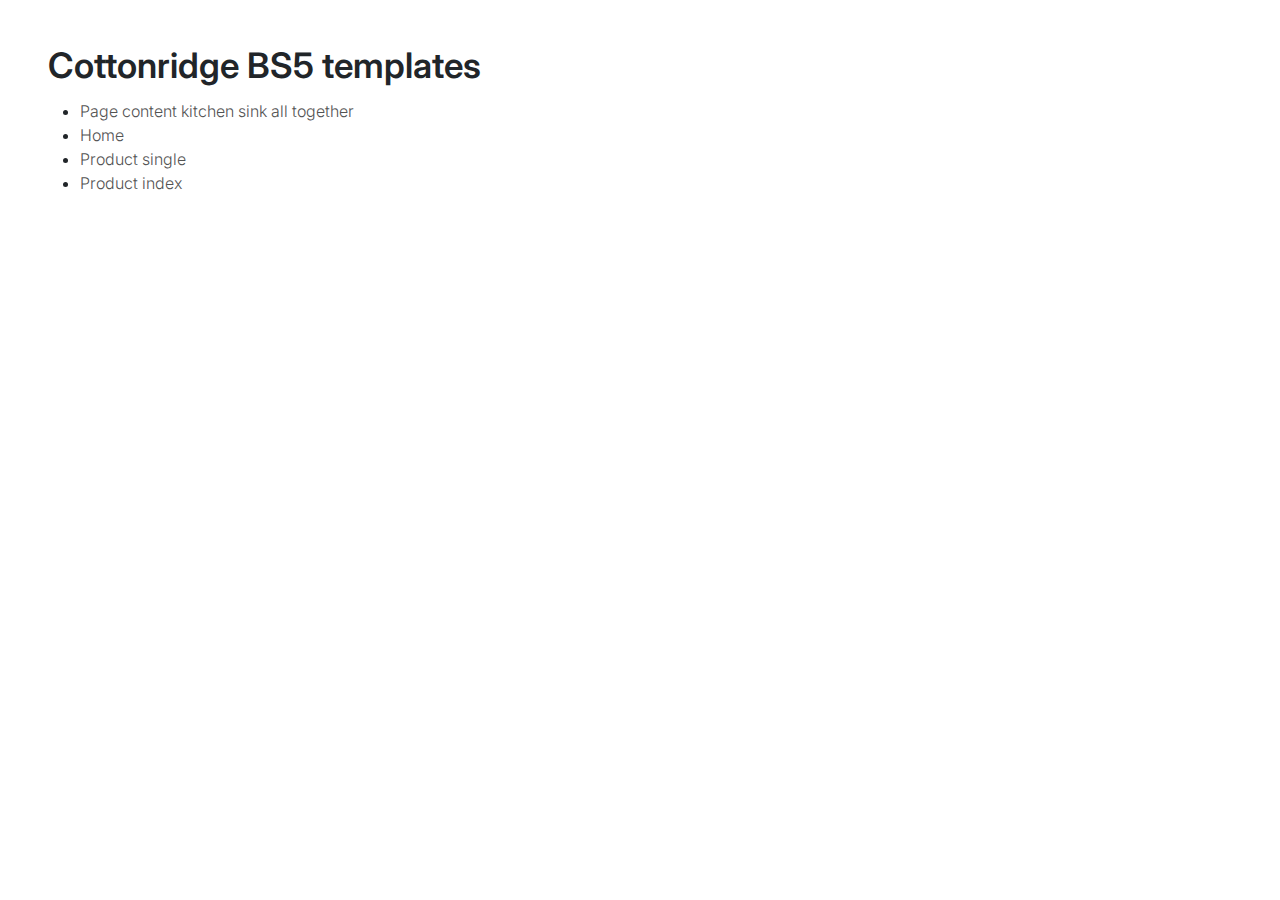
==== commit ec062ec0: "home page cut out test and index updated" ====
--- a/index.html
+++ b/index.html
@@ -27,7 +27,8 @@
           <div class="col-sm-12 p-5">
             <h2>Cottonridge BS5 templates</h2>
             <ul class="mt-3">
-              <li><a href="page-content-blocks-ks.html">Page content kitchen sink</a></li>
+              <li><a href="page-content-blocks-ks.html">Page content kitchen sink all together</a></li>
+              <li><a href="home.html">Home</a></li>
               <li><a href="products-single.html">Product single</li>
               <li><a href="products-index.html">Product index</li>
             </ul>
--- a/assets/styles.css
+++ b/assets/styles.css
@@ -1,3 +1,4 @@
+@charset "UTF-8";
 /*css variables*/
 html {
   --bs-btn-active-bg: #000;
@@ -34,7 +35,7 @@
 }
 
 .small, small {
-  font-size: 0.75em;
+  font-size: 0.8em;
   font-weight: 400 !important;
 }
 
@@ -45,13 +46,15 @@
 }
 
 hr {
-  border-top: 1px solid #E2E2E2 !important;
+  border-top: 1px solid #e2e2e2 !important;
+  opacity: 1;
 }
 
 /*BS5 over rides*/
 .btn {
-  border-radius: 4px;
+  border-radius: 6px;
   padding: 12.5px 15px;
+  font-weight: 500;
 }
 
 .dropdown-menu {
@@ -107,14 +110,30 @@
   display: none;
 }
 
+.form-control {
+  padding: 0.675rem 0.75rem;
+  border: 1px solid #989898;
+}
+
+.form-control[type=file] {
+  border: 0;
+  border-color: #fff;
+}
+
 /*custom helpers*/
 .light-content h1, .light-content h2, .light-content h3, .light-content h4, .light-content h5, .light-content p, .light-content li {
   color: #fff;
 }
 
 @media (min-width: 768px) {
+  .medium-header-md {
+    font-size: 76px;
+  }
+}
+
+@media (min-width: 768px) {
   .large-header-md {
-    font-size: 80px;
+    font-size: 112px;
   }
 }
 
@@ -196,6 +215,18 @@
 
 .max-width-480px {
   max-width: 480px;
+}
+
+.max-width-500px {
+  max-width: 500px;
+}
+
+.max-width-520px {
+  max-width: 520px;
+}
+
+.max-width-720px {
+  max-width: 720px;
 }
 
 .max-width-780px {
@@ -370,6 +401,10 @@
 
 .bg-colour-offblack {
   background-color: #1B1C1E;
+}
+
+.dark {
+  color: #1B1C1E;
 }
 
 .gray {
@@ -399,7 +434,8 @@
 }
 
 .top-bar-contacts {
-  padding: 5px 10px;
+  padding: 5px 20px;
+  font-weight: 400;
 }
 
 .top-bar-item {
@@ -413,6 +449,10 @@
 
 .navbar-nav {
   width: 100%;
+}
+
+.nav-link {
+  font-weight: 500;
 }
 
 .navbar-expand-lg .navbar-nav .nav-link {
@@ -437,7 +477,7 @@
 }
 
 li.search img {
-  max-width: 120px;
+  max-width: 100px;
 }
 
 @media (min-width: 992px) {
@@ -445,6 +485,10 @@
     margin-left: auto;
   }
 }
+li.search a.nav-link {
+  padding-right: 0 !important;
+}
+
 .ico {
   max-width: 18px;
 }
@@ -452,7 +496,8 @@
 .container-topbar a {
   color: #fff;
   text-decoration: none;
-  font-size: 10px;
+  font-size: 12px;
+  font-weight: 500;
 }
 
 /*custom helpers*/
@@ -470,8 +515,9 @@
   display: block;
   width: 100%;
   min-width: 190px;
-  padding: 0.375rem 2.25rem 0.375rem 0.75rem !important;
-  -moz-padding-start: calc(0.75rem - 3px);
+  min-height: 48px;
+  padding: 0.675rem 0.75rem;
+  border: 1px solid #989898;
   font-size: 1rem;
   font-weight: 400;
   line-height: 1.5;
@@ -482,7 +528,6 @@
   background-repeat: no-repeat;
   background-position: right 0.75rem center;
   background-size: 16px 12px;
-  border: 1px solid #ced4da;
   border-radius: 0.375rem;
   -webkit-transition: border-color 0.15s ease-in-out, -webkit-box-shadow 0.15s ease-in-out;
   transition: border-color 0.15s ease-in-out, -webkit-box-shadow 0.15s ease-in-out;
@@ -494,7 +539,6 @@
 }
 
 .dropdown-toggle-select:hover, .dropdown-toggle-select:focus, .dropdown-toggle-select:active, .btn.show {
-  border: 1px solid #ced4da !important;
   color: #495057 !important;
   background-color: #fff !important;
 }
@@ -510,8 +554,18 @@
 }
 
 .col-product-index-filters select, .col-product-index-filters .dropdown-toggle-select {
-  max-height: 37px !important;
+  max-height: 48px !important;
   max-width: 190px;
+}
+
+.col-product p {
+  font-size: 15px !important;
+  margin-bottom: 0 !important;
+}
+.col-product .row-colours .pill-outline {
+  color: #212529;
+  border-color: #212529;
+  font-size: 14px;
 }
 
 /* Ensure dropdown width is full like a select input */
@@ -663,14 +717,26 @@
 }
 
 .icon-i {
-  max-width: 16px;
+  max-width: 14px;
 }
 
 /*content blocks*/
+.gcode {
+  font-size: 14px;
+}
+
+@media (min-width: 992px) {
+  .package-image {
+    position: absolute;
+    left: 0;
+    max-width: 500px;
+  }
+}
+
 .pill-outline {
   display: inline-block;
   color: #969696;
-  padding: 5px 18px;
+  padding: 3px 18px;
   border: 1px solid #969696;
   border-radius: 30px;
   font-size: 13px;
@@ -680,10 +746,15 @@
   margin-bottom: 0;
 }
 
+.pill-outline.black {
+  color: #212529;
+  border-color: 212529;
+}
+
 .pill-solid {
   display: inline-block;
   color: #fff;
-  padding: 12.5px 25px;
+  padding: 15.5px 36px;
   border-radius: 40px;
   margin-bottom: 20px;
   min-width: 220px;
@@ -703,8 +774,12 @@
   font-weight: 400;
 }
 .block-content .btn {
-  display: table;
   margin-bottom: 20px;
+}
+@media (min-width: 768px) {
+  .block-content .btn {
+    display: table;
+  }
 }
 
 .container-cover--home {
@@ -738,10 +813,14 @@
   }
 }
 .container-intro .sig {
-  position: absolute;
-  bottom: 10px;
-  right: 10px;
   max-width: 230px;
+}
+@media (min-width: 992px) {
+  .container-intro .sig {
+    position: absolute;
+    bottom: 20px;
+    right: 20px;
+  }
 }
 
 .bg-cover-1 {
@@ -794,6 +873,7 @@
   padding: 10px;
   border-top: 1px solid #e2e2e2;
   border-bottom: 1px solid #e2e2e2;
+  font-weight: 400;
 }
 .container-breadcrumb .active {
   font-weight: 600;
@@ -804,9 +884,12 @@
 .container-breadcrumb ul {
   margin: 0;
 }
-.container-breadcrumb li {
+.container-breadcrumb li, .container-breadcrumb a {
   padding-right: 5px;
-  color: #989898;
+  color: #b4b4b4;
+}
+.container-breadcrumb a:hover {
+  color: #1B1C1E;
 }
 
 /*colour samples*/
@@ -815,6 +898,12 @@
 }
 .container-samples .is-new {
   visibility: visible;
+}
+.container-samples .col-sample, .container-samples small {
+  line-height: 1.2 !important;
+}
+.container-samples small {
+  font-weight: 300 !important;
 }
 
 /*product index*/
@@ -912,6 +1001,28 @@
 }
 
 /*accordions*/
+.accordion-button::after {
+  display: none;
+}
+
+.accordion-button .icon {
+  margin-left: auto;
+}
+
+.accordion-button .icon::before {
+  content: "+";
+  font-size: 25px;
+  color: #212529;
+}
+
+.accordion-button:not(.collapsed) .icon::before {
+  content: "×"; /* Change to 'x' when expanded */
+}
+
+.accordion-body {
+  padding: 40px 20px;
+}
+
 .accordion-item {
   border-left: 0 !important;
   border-right: 0 !important;
@@ -921,16 +1032,22 @@
   padding: 20px 15px 20px 15px !important;
   border-radius: 0 !important;
   background: transparent !important;
-  color: #000 !important;
+  color: #212529 !important;
 }
 
 .accordion-button {
-  color: #000 !important;
+  color: #212529 !important;
 }
 
 .accordion-item:first-of-type {
   border-top-left-radius: 0;
   border-top-right-radius: 0;
+}
+
+.accordion-button:focus {
+  border-color: #212529 !important;
+  -webkit-box-shadow: 0 0 0 0.25rem rgba(0, 0, 0, 0.25) !important;
+          box-shadow: 0 0 0 0.25rem rgba(0, 0, 0, 0.25) !important;
 }
 
 /*hot spot*/
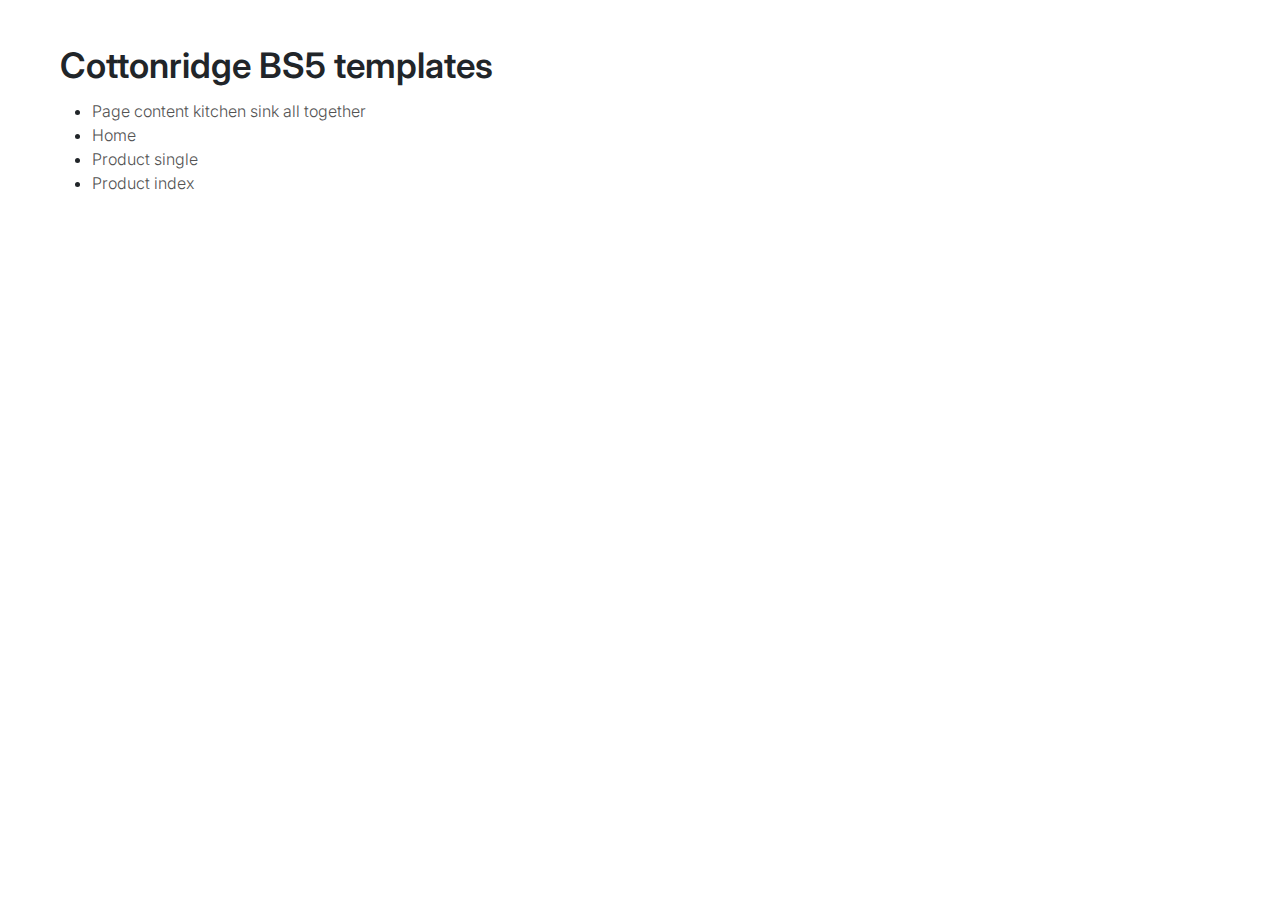
==== commit ebc49235: "breaking out more pages" ====
--- a/index.html
+++ b/index.html
@@ -21,7 +21,7 @@
 </head>
 <body>
 
-<div class="container-fluide">
+<div class="container-fluid">
     <div class="container">
         <div class="row">
           <div class="col-sm-12 p-5">
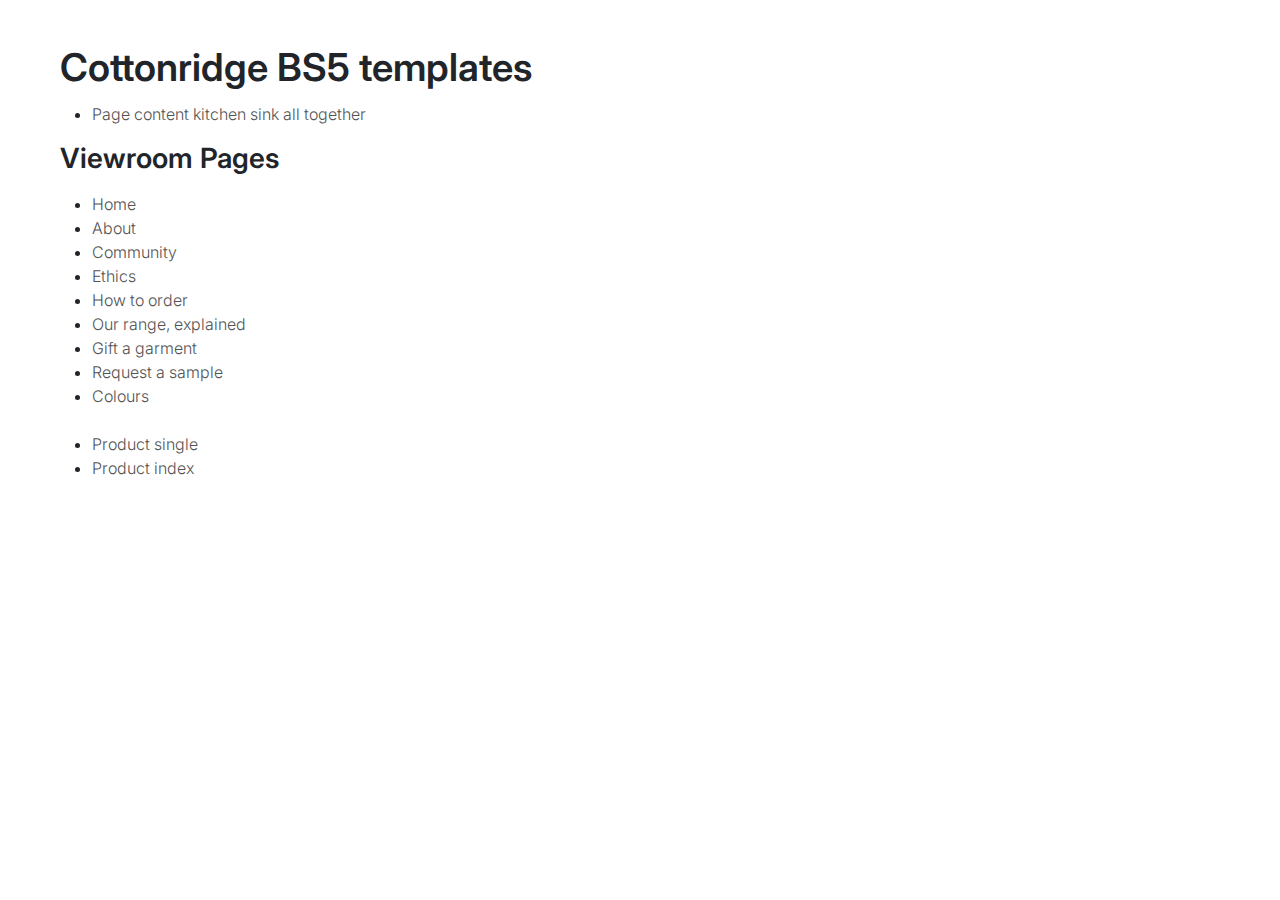
==== commit ef171dcc: "all pages split out from kitchens sink" ====
--- a/index.html
+++ b/index.html
@@ -28,7 +28,18 @@
             <h2>Cottonridge BS5 templates</h2>
             <ul class="mt-3">
               <li><a href="page-content-blocks-ks.html">Page content kitchen sink all together</a></li>
+            </ul>
+            <h3>Viewroom Pages</h3>
+            <ul class="mt-3">
               <li><a href="home.html">Home</a></li>
+              <li><a href="about.html">About</a></li>
+              <li><a href="community.html">Community</a></li>
+              <li><a href="ethics.html">Ethics</a></li>
+              <li><a href="how-to-order.html">How to order</a></li>
+              <li><a href="range-explained.html">Our range, explained</a></li>
+              <li><a href="gift.html">Gift a garment</a></li>
+              <li><a href="request-sample.html">Request a sample</a></li>
+              <li class="mb-4"><a href="colours.html">Colours</a></li>
               <li><a href="products-single.html">Product single</li>
               <li><a href="products-index.html">Product index</li>
             </ul>
--- a/assets/styles.css
+++ b/assets/styles.css
@@ -99,7 +99,7 @@
 }
 @media (min-width: 1200px) {
   .h2, h2 {
-    font-size: 2.2rem;
+    font-size: 2.4rem;
   }
 }
 .container {
@@ -121,13 +121,17 @@
 }
 
 /*custom helpers*/
+.mauto {
+  margin: 0 auto;
+}
+
 .light-content h1, .light-content h2, .light-content h3, .light-content h4, .light-content h5, .light-content p, .light-content li {
   color: #fff;
 }
 
 @media (min-width: 768px) {
   .medium-header-md {
-    font-size: 76px;
+    font-size: 70px;
   }
 }
 
